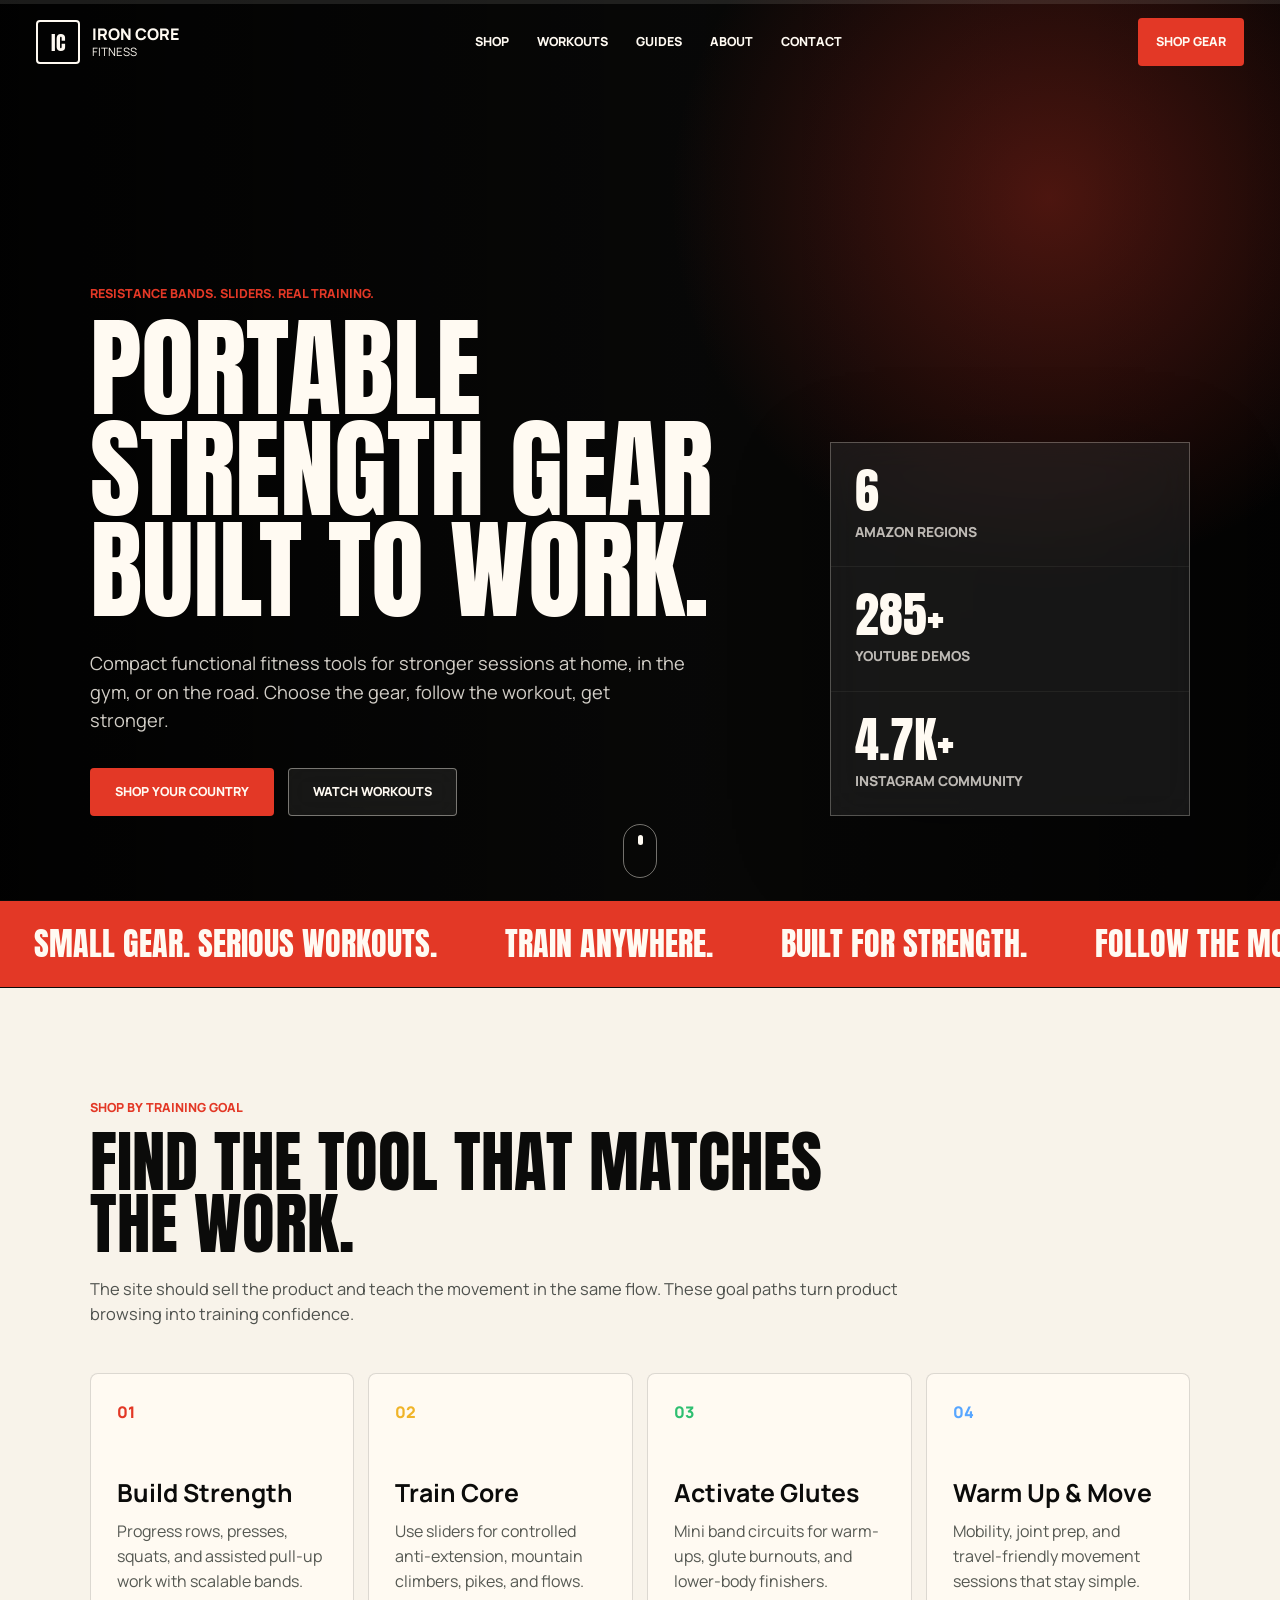
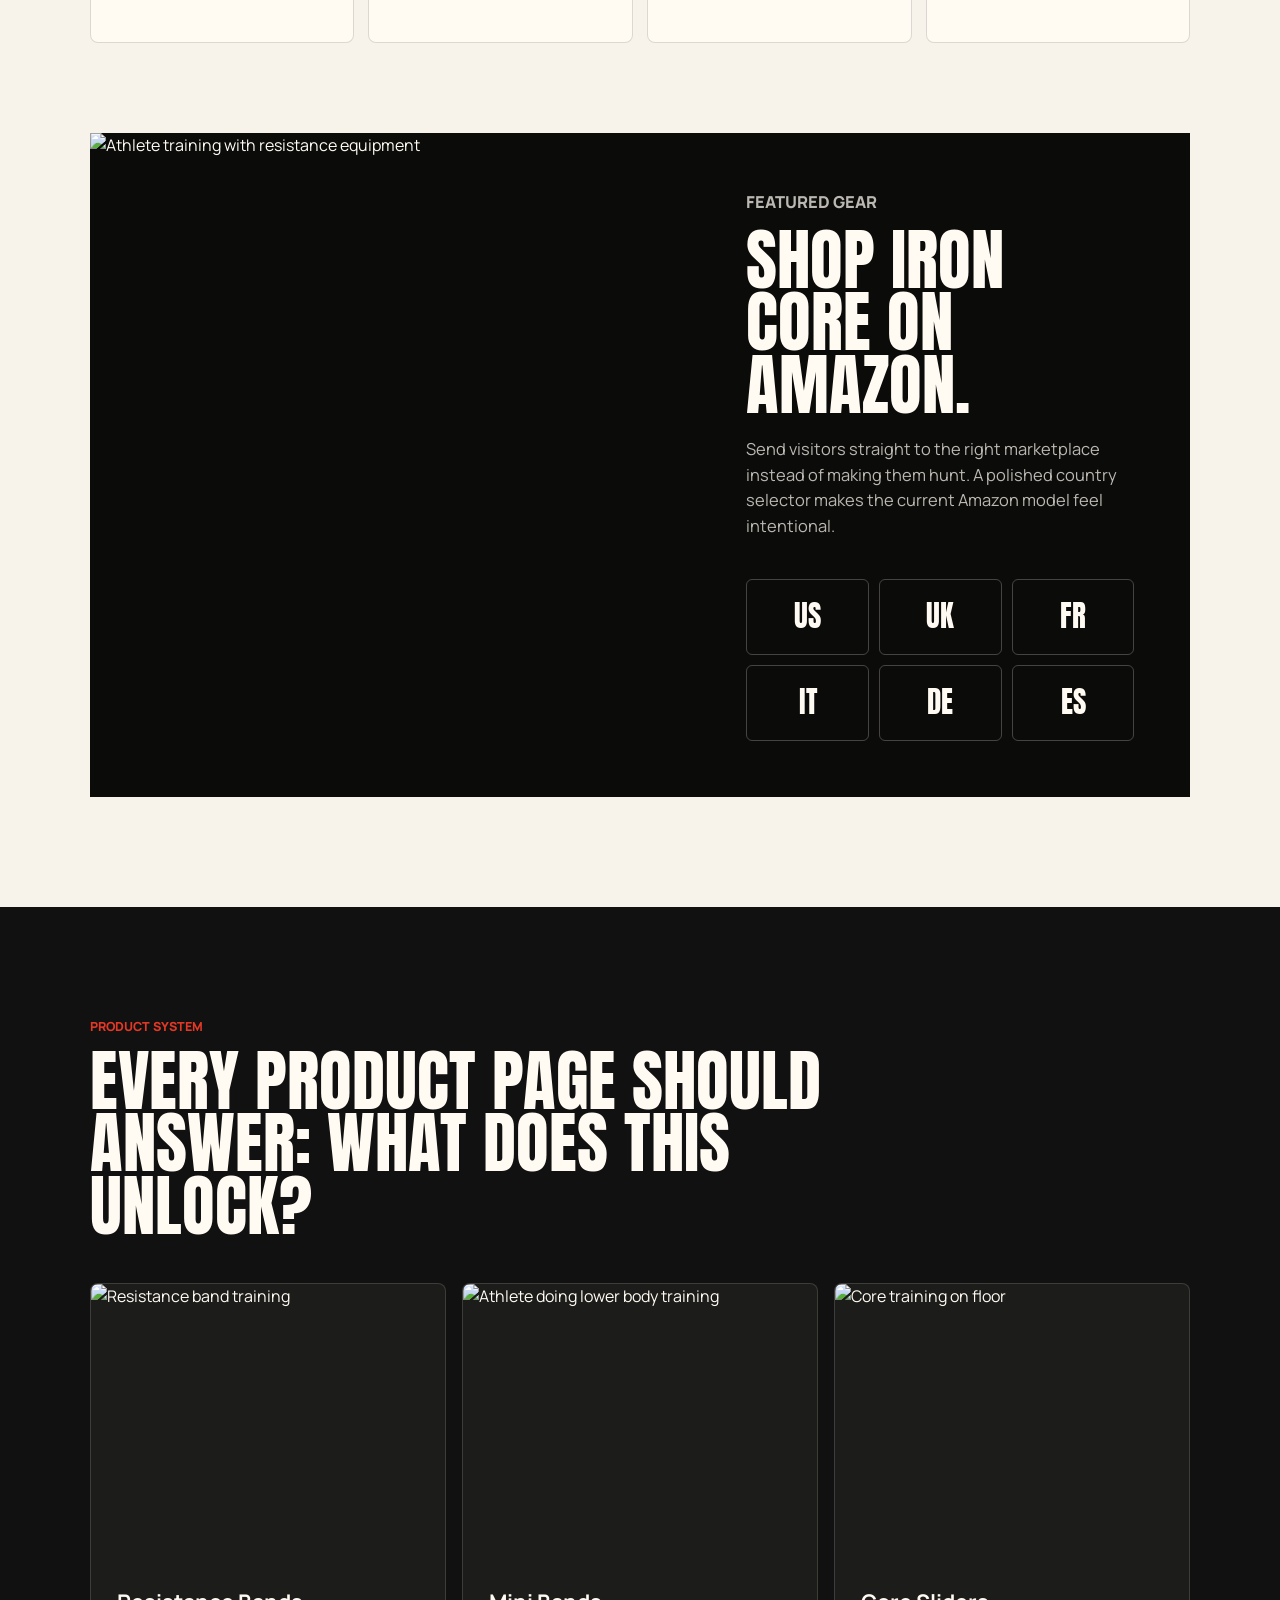
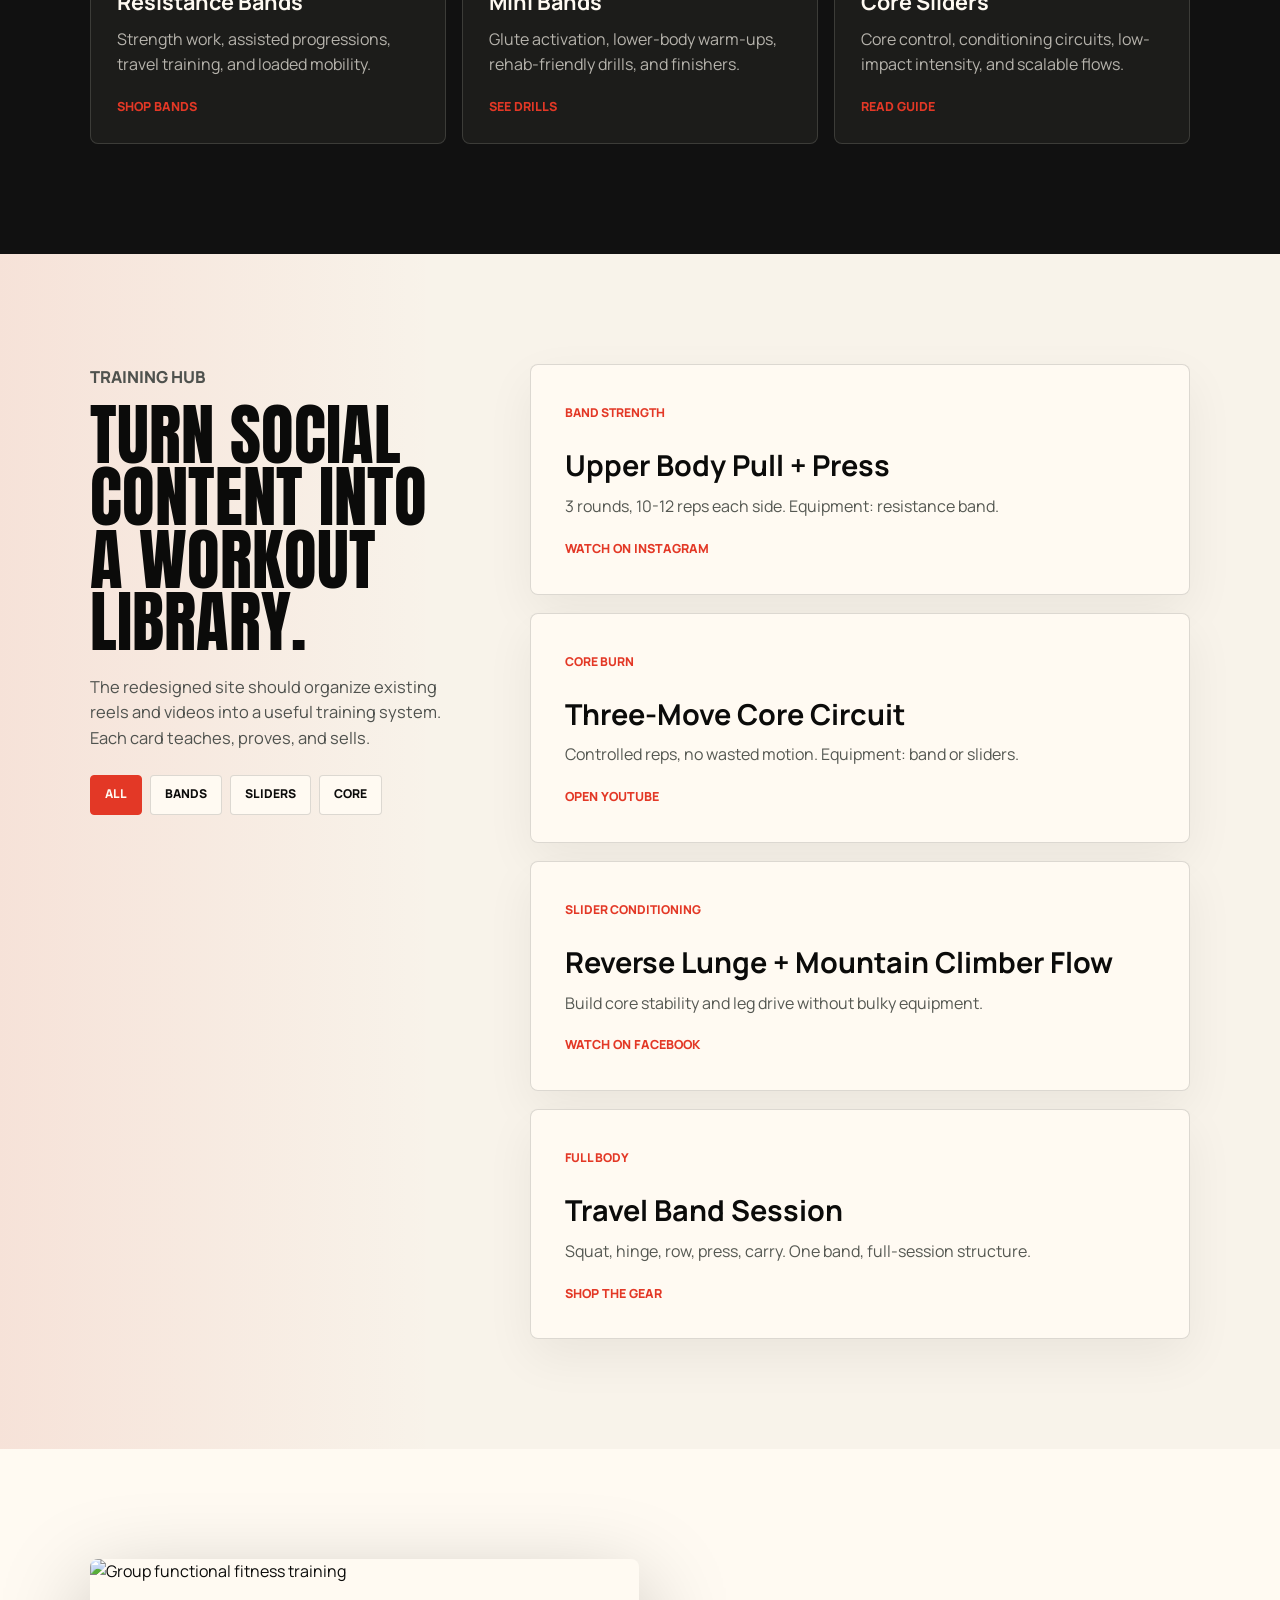
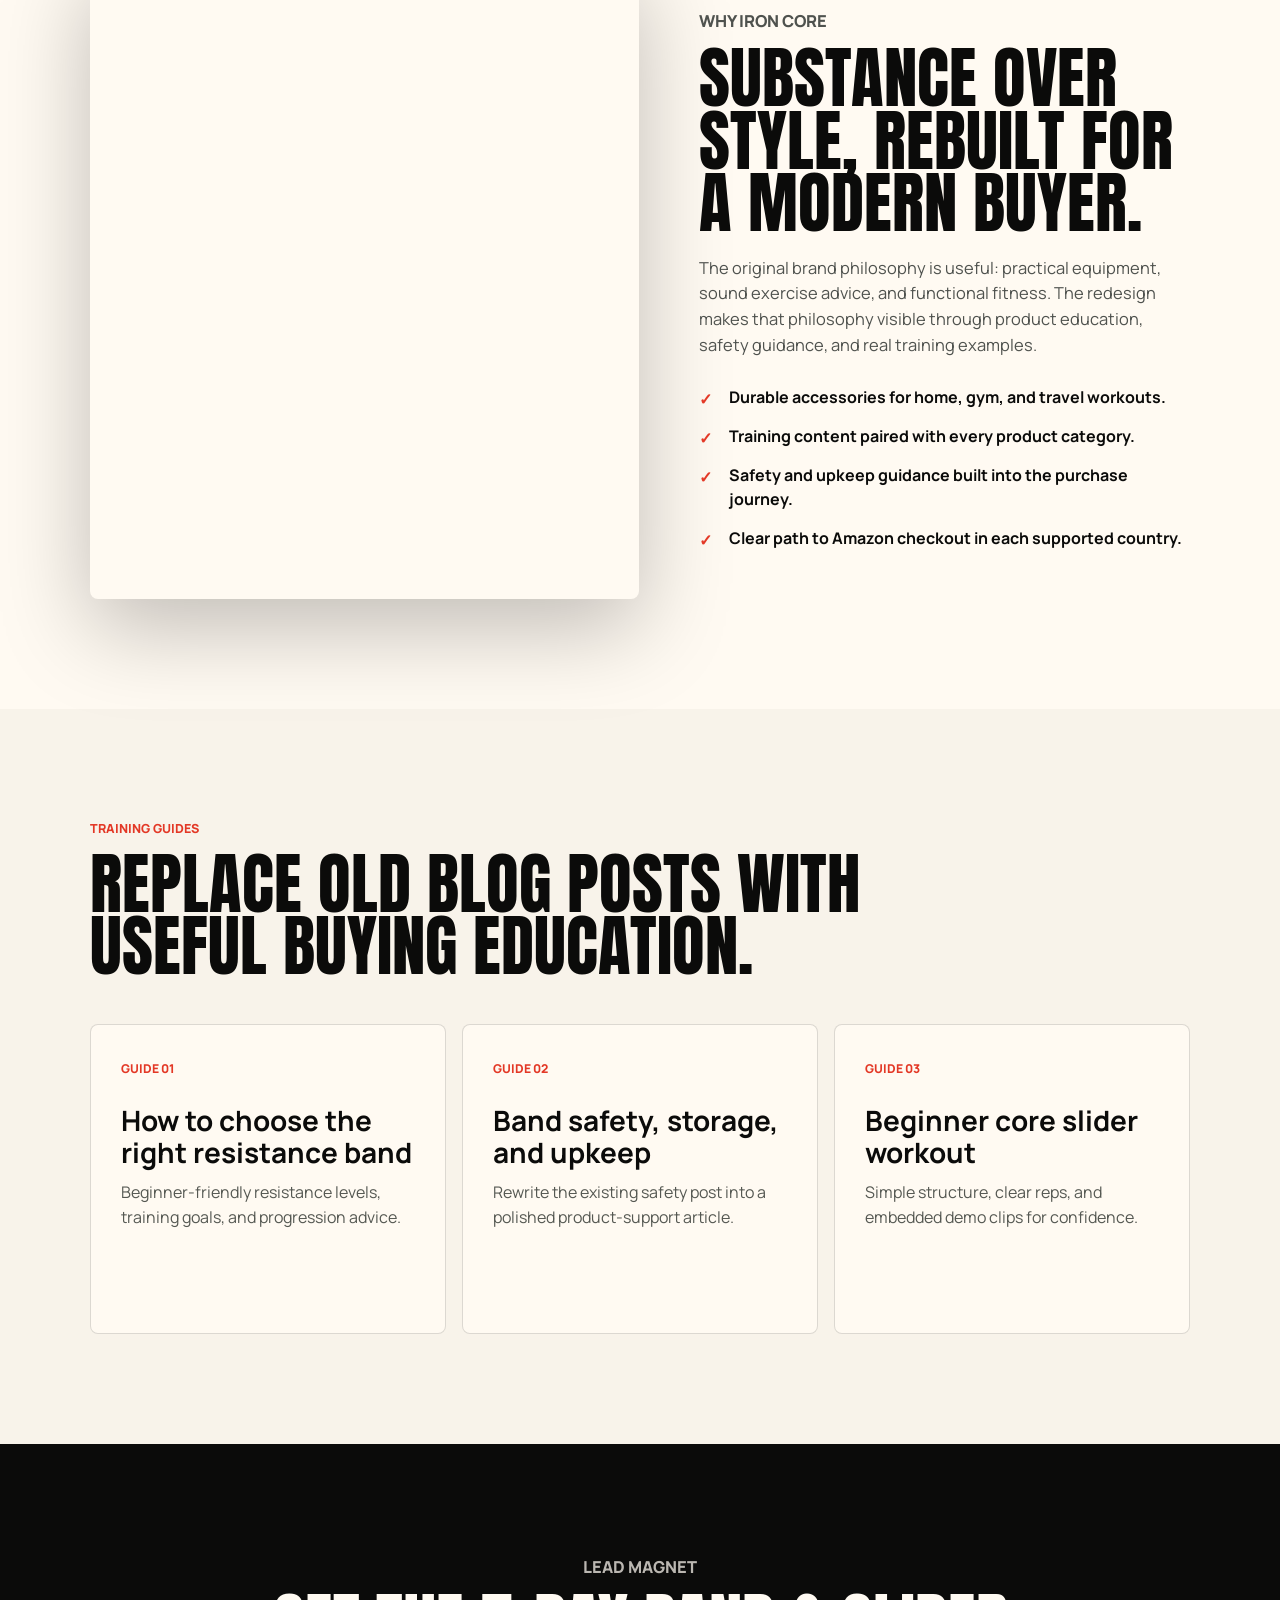
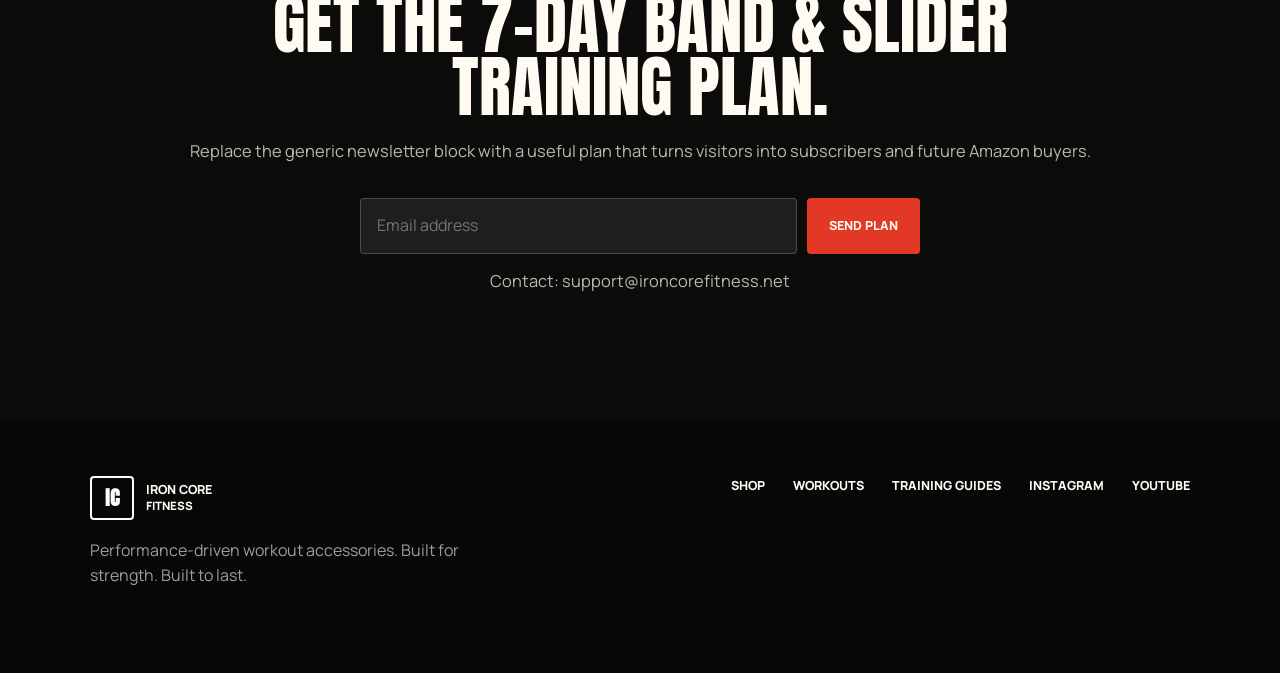
==== index.html @ 98942593 "Launch Iron Core Fitness redesign" ====
<!doctype html>
<html lang="en">
  <head>
    <meta charset="utf-8" />
    <meta name="viewport" content="width=device-width, initial-scale=1" />
    <title>Iron Core Fitness | Portable Strength Gear Built to Work</title>
    <meta
      name="description"
      content="Resistance bands, mini bands, core sliders, and compact functional fitness tools built for stronger workouts at home, in the gym, or on the road."
    />
    <meta property="og:title" content="Iron Core Fitness | Portable Strength Gear" />
    <meta
      property="og:description"
      content="Train anywhere with compact, durable resistance equipment and guided workouts that show exactly how to use it."
    />
    <meta property="og:type" content="website" />
    <meta property="og:url" content="https://ironcorefitness.net/" />
    <meta
      property="og:image"
      content="https://images.unsplash.com/photo-1518611012118-696072aa579a?auto=format&fit=crop&w=1600&q=80"
    />
    <link rel="preconnect" href="https://images.unsplash.com" />
    <link rel="preconnect" href="https://fonts.googleapis.com" />
    <link rel="preconnect" href="https://fonts.gstatic.com" crossorigin />
    <link
      href="https://fonts.googleapis.com/css2?family=Anton&family=Manrope:wght@400;600;700;800&display=swap"
      rel="stylesheet"
    />
    <link rel="stylesheet" href="styles.css" />
    <script>
      document.documentElement.classList.add("js");
    </script>
    <script type="application/ld+json">
      {
        "@context": "https://schema.org",
        "@type": "Organization",
        "name": "Iron Core Fitness",
        "url": "https://ironcorefitness.net/",
        "email": "support@ironcorefitness.net",
        "sameAs": [
          "https://www.instagram.com/ironcore_fitness/",
          "https://www.facebook.com/pg/ironcorefitness1/videos/",
          "https://www.youtube.com/channel/UCVgx6MbkSUGJi15mZmMPz9w/about"
        ],
        "description": "Iron Core Fitness sells functional fitness accessories including resistance bands, mini bands, and core sliders."
      }
    </script>
  </head>
  <body>
    <div class="progress-rail" aria-hidden="true"><span id="scrollProgress"></span></div>

    <header class="site-header" id="top">
      <a class="brand" href="#top" aria-label="Iron Core Fitness home">
        <span class="brand-mark">IC</span>
        <span>
          <strong>Iron Core</strong>
          <small>Fitness</small>
        </span>
      </a>
      <button class="menu-toggle" type="button" aria-label="Open navigation" aria-expanded="false">
        <span></span><span></span>
      </button>
      <nav class="main-nav" aria-label="Primary navigation">
        <a href="#shop">Shop</a>
        <a href="#workouts">Workouts</a>
        <a href="#guides">Guides</a>
        <a href="#about">About</a>
        <a href="#contact">Contact</a>
      </nav>
      <a class="header-cta" href="#shop">Shop Gear</a>
    </header>

    <main>
      <section class="hero section-pin" data-theme="dark">
        <div class="hero-media" aria-hidden="true">
          <img
            src="https://images.unsplash.com/photo-1518611012118-696072aa579a?auto=format&fit=crop&w=1800&q=82"
            alt=""
          />
        </div>
        <div class="hero-overlay"></div>
        <div class="hero-grid">
          <div class="hero-copy reveal">
            <p class="eyebrow">Resistance bands. Sliders. Real training.</p>
            <h1>Portable Strength Gear Built to Work.</h1>
            <p class="hero-text">
              Compact functional fitness tools for stronger sessions at home, in the gym, or on
              the road. Choose the gear, follow the workout, get stronger.
            </p>
            <div class="hero-actions">
              <a class="button button-primary" href="#shop">Shop Your Country</a>
              <a class="button button-ghost" href="#workouts">Watch Workouts</a>
            </div>
          </div>
          <div class="hero-panel reveal delay-1" aria-label="Iron Core highlights">
            <div>
              <span class="metric">6</span>
              <p>Amazon regions</p>
            </div>
            <div>
              <span class="metric">285+</span>
              <p>YouTube demos</p>
            </div>
            <div>
              <span class="metric">4.7K+</span>
              <p>Instagram community</p>
            </div>
          </div>
        </div>
        <a class="scroll-cue" href="#shop" aria-label="Scroll to shop section">
          <span></span>
        </a>
      </section>

      <section class="marquee-band" aria-label="Brand promise">
        <div class="marquee-track">
          <span>Small gear. Serious workouts.</span>
          <span>Train anywhere.</span>
          <span>Built for strength.</span>
          <span>Follow the movement.</span>
          <span>Small gear. Serious workouts.</span>
          <span>Train anywhere.</span>
        </div>
      </section>

      <section class="section goals" id="shop">
        <div class="section-head reveal">
          <p class="eyebrow">Shop by training goal</p>
          <h2>Find the tool that matches the work.</h2>
          <p>
            The site should sell the product and teach the movement in the same flow. These goal
            paths turn product browsing into training confidence.
          </p>
        </div>
        <div class="goal-grid">
          <article class="goal-card reveal" style="--accent: #e33826">
            <span>01</span>
            <h3>Build Strength</h3>
            <p>Progress rows, presses, squats, and assisted pull-up work with scalable bands.</p>
          </article>
          <article class="goal-card reveal delay-1" style="--accent: #f0b429">
            <span>02</span>
            <h3>Train Core</h3>
            <p>Use sliders for controlled anti-extension, mountain climbers, pikes, and flows.</p>
          </article>
          <article class="goal-card reveal delay-2" style="--accent: #2fbf71">
            <span>03</span>
            <h3>Activate Glutes</h3>
            <p>Mini band circuits for warm-ups, glute burnouts, and lower-body finishers.</p>
          </article>
          <article class="goal-card reveal delay-3" style="--accent: #58a6ff">
            <span>04</span>
            <h3>Warm Up & Move</h3>
            <p>Mobility, joint prep, and travel-friendly movement sessions that stay simple.</p>
          </article>
        </div>

        <div class="product-stage reveal">
          <div class="product-image">
            <img
              src="https://images.unsplash.com/photo-1599058917212-d750089bc07e?auto=format&fit=crop&w=1200&q=82"
              alt="Athlete training with resistance equipment"
            />
          </div>
          <div class="product-copy">
            <p class="eyebrow">Featured gear</p>
            <h2>Shop Iron Core on Amazon.</h2>
            <p>
              Send visitors straight to the right marketplace instead of making them hunt. A
              polished country selector makes the current Amazon model feel intentional.
            </p>
            <div class="region-grid" aria-label="Amazon country links">
              <a href="https://www.amazon.com/stores/node/20116088011?_encoding=UTF8&field-lbr_brands_browse-bin=Iron%20Core%20Fitness&ref_=bl_dp_s_web_20116088011" target="_blank" rel="noopener">US</a>
              <a href="https://www.amazon.co.uk/stores/node/10202450031?_encoding=UTF8&field-lbr_brands_browse-bin=Iron%20Core%20Fitness&ref_=bl_dp_s_web_10202450031" target="_blank" rel="noopener">UK</a>
              <a href="https://www.amazon.fr/stores/node/18509068031?_encoding=UTF8&field-lbr_brands_browse-bin=Iron%20Core%20Fitness&ref_=bl_dp_s_web_18509068031" target="_blank" rel="noopener">FR</a>
              <a href="https://www.amazon.it/stores/node/10907791031?_encoding=UTF8&field-lbr_brands_browse-bin=Iron%20Core%20Fitness&ref_=bl_dp_s_web_10907791031" target="_blank" rel="noopener">IT</a>
              <a href="https://www.amazon.de/stores/node/9694324031?_encoding=UTF8&field-lbr_brands_browse-bin=Iron%20Core%20Fitness&ref_=bl_dp_s_web_9694324031" target="_blank" rel="noopener">DE</a>
              <a href="https://www.amazon.es/stores/node/11325620031?_encoding=UTF8&field-lbr_brands_browse-bin=Iron%20Core%20Fitness&ref_=bl_dp_s_web_11325620031" target="_blank" rel="noopener">ES</a>
            </div>
          </div>
        </div>
      </section>

      <section class="section gear">
        <div class="section-head reveal">
          <p class="eyebrow">Product system</p>
          <h2>Every product page should answer: what does this unlock?</h2>
        </div>
        <div class="gear-grid">
          <article class="gear-card reveal">
            <img
              src="https://images.unsplash.com/photo-1600881333168-2ef49b341f30?auto=format&fit=crop&w=900&q=80"
              alt="Resistance band training"
            />
            <div>
              <h3>Resistance Bands</h3>
              <p>Strength work, assisted progressions, travel training, and loaded mobility.</p>
              <a href="#shop">Shop bands</a>
            </div>
          </article>
          <article class="gear-card reveal delay-1">
            <img
              src="https://images.unsplash.com/photo-1599901860904-17e6ed7083a0?auto=format&fit=crop&w=900&q=80"
              alt="Athlete doing lower body training"
            />
            <div>
              <h3>Mini Bands</h3>
              <p>Glute activation, lower-body warm-ups, rehab-friendly drills, and finishers.</p>
              <a href="#workouts">See drills</a>
            </div>
          </article>
          <article class="gear-card reveal delay-2">
            <img
              src="https://images.unsplash.com/photo-1594737625785-a6cbdabd333c?auto=format&fit=crop&w=900&q=80"
              alt="Core training on floor"
            />
            <div>
              <h3>Core Sliders</h3>
              <p>Core control, conditioning circuits, low-impact intensity, and scalable flows.</p>
              <a href="#guides">Read guide</a>
            </div>
          </article>
        </div>
      </section>

      <section class="section workouts" id="workouts">
        <div class="workout-layout">
          <div class="workout-sticky reveal">
            <p class="eyebrow">Training hub</p>
            <h2>Turn social content into a workout library.</h2>
            <p>
              The redesigned site should organize existing reels and videos into a useful training
              system. Each card teaches, proves, and sells.
            </p>
            <div class="filter-row" aria-label="Workout filters">
              <button class="filter active" type="button" data-filter="all">All</button>
              <button class="filter" type="button" data-filter="bands">Bands</button>
              <button class="filter" type="button" data-filter="sliders">Sliders</button>
              <button class="filter" type="button" data-filter="core">Core</button>
            </div>
          </div>
          <div class="workout-list">
            <article class="workout-card reveal" data-type="bands">
              <span>Band Strength</span>
              <h3>Upper Body Pull + Press</h3>
              <p>3 rounds, 10-12 reps each side. Equipment: resistance band.</p>
              <a href="https://www.instagram.com/ironcore_fitness/" target="_blank" rel="noopener">Watch on Instagram</a>
            </article>
            <article class="workout-card reveal" data-type="core">
              <span>Core Burn</span>
              <h3>Three-Move Core Circuit</h3>
              <p>Controlled reps, no wasted motion. Equipment: band or sliders.</p>
              <a href="https://www.youtube.com/channel/UCVgx6MbkSUGJi15mZmMPz9w/about" target="_blank" rel="noopener">Open YouTube</a>
            </article>
            <article class="workout-card reveal" data-type="sliders">
              <span>Slider Conditioning</span>
              <h3>Reverse Lunge + Mountain Climber Flow</h3>
              <p>Build core stability and leg drive without bulky equipment.</p>
              <a href="https://www.facebook.com/pg/ironcorefitness1/videos/" target="_blank" rel="noopener">Watch on Facebook</a>
            </article>
            <article class="workout-card reveal" data-type="bands">
              <span>Full Body</span>
              <h3>Travel Band Session</h3>
              <p>Squat, hinge, row, press, carry. One band, full-session structure.</p>
              <a href="#shop">Shop the gear</a>
            </article>
          </div>
        </div>
      </section>

      <section class="section proof" id="about">
        <div class="proof-media reveal">
          <img
            src="https://images.unsplash.com/photo-1517963879433-6ad2b056d712?auto=format&fit=crop&w=1300&q=82"
            alt="Group functional fitness training"
          />
        </div>
        <div class="proof-copy reveal delay-1">
          <p class="eyebrow">Why Iron Core</p>
          <h2>Substance over style, rebuilt for a modern buyer.</h2>
          <p>
            The original brand philosophy is useful: practical equipment, sound exercise advice,
            and functional fitness. The redesign makes that philosophy visible through product
            education, safety guidance, and real training examples.
          </p>
          <ul class="check-list">
            <li>Durable accessories for home, gym, and travel workouts.</li>
            <li>Training content paired with every product category.</li>
            <li>Safety and upkeep guidance built into the purchase journey.</li>
            <li>Clear path to Amazon checkout in each supported country.</li>
          </ul>
        </div>
      </section>

      <section class="section guides" id="guides">
        <div class="section-head reveal">
          <p class="eyebrow">Training guides</p>
          <h2>Replace old blog posts with useful buying education.</h2>
        </div>
        <div class="guide-grid">
          <a class="guide-card reveal" href="#contact">
            <span>Guide 01</span>
            <h3>How to choose the right resistance band</h3>
            <p>Beginner-friendly resistance levels, training goals, and progression advice.</p>
          </a>
          <a class="guide-card reveal delay-1" href="#contact">
            <span>Guide 02</span>
            <h3>Band safety, storage, and upkeep</h3>
            <p>Rewrite the existing safety post into a polished product-support article.</p>
          </a>
          <a class="guide-card reveal delay-2" href="#contact">
            <span>Guide 03</span>
            <h3>Beginner core slider workout</h3>
            <p>Simple structure, clear reps, and embedded demo clips for confidence.</p>
          </a>
        </div>
      </section>

      <section class="cta-section section" id="contact">
        <div class="cta-box reveal">
          <p class="eyebrow">Lead magnet</p>
          <h2>Get the 7-Day Band & Slider Training Plan.</h2>
          <p>
            Replace the generic newsletter block with a useful plan that turns visitors into
            subscribers and future Amazon buyers.
          </p>
          <form class="signup-form">
            <label class="sr-only" for="email">Email address</label>
            <input id="email" type="email" placeholder="Email address" required />
            <button type="submit">Send Plan</button>
          </form>
          <p class="form-note">Contact: support@ironcorefitness.net</p>
        </div>
      </section>
    </main>

    <footer class="site-footer">
      <div>
        <a class="brand footer-brand" href="#top">
          <span class="brand-mark">IC</span>
          <span>
            <strong>Iron Core</strong>
            <small>Fitness</small>
          </span>
        </a>
        <p>Performance-driven workout accessories. Built for strength. Built to last.</p>
      </div>
      <nav aria-label="Footer links">
        <a href="#shop">Shop</a>
        <a href="#workouts">Workouts</a>
        <a href="#guides">Training Guides</a>
        <a href="https://www.instagram.com/ironcore_fitness/" target="_blank" rel="noopener">Instagram</a>
        <a href="https://www.youtube.com/channel/UCVgx6MbkSUGJi15mZmMPz9w/about" target="_blank" rel="noopener">YouTube</a>
      </nav>
    </footer>

    <nav class="mobile-shop" aria-label="Mobile quick action">
      <a href="#shop">Shop Gear</a>
      <a href="#workouts">Watch Workouts</a>
    </nav>

    <script src="script.js"></script>
  </body>
</html>
---- styles.css ----
:root {
  --ink: #0b0b0a;
  --charcoal: #151515;
  --steel: #6f7672;
  --ash: #e7e1d8;
  --paper: #f8f3ea;
  --white: #fffaf2;
  --red: #e33826;
  --red-dark: #a61f14;
  --gold: #d8a436;
  --green: #2fbf71;
  --line: rgba(11, 11, 10, 0.14);
  --shadow: 0 28px 90px rgba(0, 0, 0, 0.25);
}

* {
  box-sizing: border-box;
}

html {
  scroll-behavior: smooth;
}

body {
  margin: 0;
  background: var(--paper);
  color: var(--ink);
  font-family: "Manrope", sans-serif;
  line-height: 1.55;
}

body.menu-open {
  overflow: hidden;
}

img {
  display: block;
  max-width: 100%;
}

a {
  color: inherit;
  text-decoration: none;
}

button,
input {
  font: inherit;
}

.progress-rail {
  position: fixed;
  top: 0;
  left: 0;
  z-index: 80;
  width: 100%;
  height: 4px;
  background: rgba(255, 250, 242, 0.1);
}

.progress-rail span {
  display: block;
  width: 0%;
  height: 100%;
  background: var(--red);
}

.site-header {
  position: fixed;
  inset: 0 0 auto 0;
  z-index: 70;
  display: grid;
  grid-template-columns: auto 1fr auto;
  align-items: center;
  gap: 28px;
  padding: 18px 36px;
  color: var(--white);
  transition: background 220ms ease, color 220ms ease, box-shadow 220ms ease;
}

.site-header.is-scrolled {
  background: rgba(248, 243, 234, 0.92);
  color: var(--ink);
  box-shadow: 0 12px 40px rgba(0, 0, 0, 0.08);
  backdrop-filter: blur(18px);
}

.brand {
  display: inline-flex;
  align-items: center;
  gap: 12px;
  min-width: max-content;
}

.brand-mark {
  display: grid;
  width: 44px;
  height: 44px;
  place-items: center;
  border: 2px solid currentColor;
  border-radius: 4px;
  font-family: "Anton", sans-serif;
  font-size: 1.25rem;
}

.brand strong,
.brand small {
  display: block;
  line-height: 1;
}

.brand strong {
  font-weight: 800;
  text-transform: uppercase;
}

.brand small {
  margin-top: 4px;
  color: currentColor;
  font-size: 0.72rem;
  text-transform: uppercase;
}

.main-nav {
  display: flex;
  justify-content: center;
  gap: 28px;
  font-size: 0.78rem;
  font-weight: 800;
  text-transform: uppercase;
}

.main-nav a {
  position: relative;
}

.main-nav a::after {
  position: absolute;
  right: 0;
  bottom: -7px;
  left: 0;
  height: 2px;
  background: var(--red);
  content: "";
  transform: scaleX(0);
  transform-origin: left;
  transition: transform 180ms ease;
}

.main-nav a:hover::after {
  transform: scaleX(1);
}

.header-cta,
.button,
.signup-form button,
.mobile-shop a {
  display: inline-flex;
  align-items: center;
  justify-content: center;
  min-height: 48px;
  border-radius: 4px;
  font-size: 0.78rem;
  font-weight: 900;
  text-transform: uppercase;
}

.header-cta {
  padding: 0 18px;
  background: var(--red);
  color: var(--white);
}

.menu-toggle {
  display: none;
}

.hero {
  position: relative;
  min-height: 100svh;
  overflow: hidden;
  background: var(--ink);
  color: var(--white);
}

.hero-media,
.hero-overlay {
  position: absolute;
  inset: 0;
}

.hero-media img {
  width: 100%;
  height: 100%;
  object-fit: cover;
  filter: saturate(0.82) contrast(1.06);
  transform: scale(1.06);
}

.hero-overlay {
  background:
    radial-gradient(circle at 82% 22%, rgba(227, 56, 38, 0.32), transparent 30%),
    linear-gradient(90deg, rgba(0, 0, 0, 0.88), rgba(0, 0, 0, 0.34) 54%, rgba(0, 0, 0, 0.7));
}

.hero-grid {
  position: relative;
  z-index: 2;
  display: grid;
  min-height: 100svh;
  grid-template-columns: minmax(0, 1fr) 360px;
  align-items: end;
  gap: 48px;
  padding: 150px 7vw 84px;
}

.hero-copy {
  max-width: 860px;
}

.eyebrow {
  margin: 0 0 14px;
  color: var(--red);
  font-size: 0.78rem;
  font-weight: 900;
  text-transform: uppercase;
}

h1,
h2,
h3,
p {
  margin-top: 0;
}

h1,
h2 {
  font-family: "Anton", sans-serif;
  font-weight: 400;
  line-height: 0.93;
  text-transform: uppercase;
}

h1 {
  max-width: 780px;
  margin-bottom: 28px;
  font-size: 6.8rem;
}

h2 {
  margin-bottom: 20px;
  font-size: 4.2rem;
}

h3 {
  margin-bottom: 12px;
  font-size: 1.35rem;
  line-height: 1.14;
}

.hero-text {
  max-width: 600px;
  color: rgba(255, 250, 242, 0.82);
  font-size: 1.14rem;
}

.hero-actions {
  display: flex;
  flex-wrap: wrap;
  gap: 14px;
  margin-top: 34px;
}

.button {
  padding: 0 24px;
  border: 1px solid transparent;
}

.button-primary {
  background: var(--red);
  color: var(--white);
}

.button-ghost {
  border-color: rgba(255, 250, 242, 0.42);
  background: rgba(255, 250, 242, 0.08);
  color: var(--white);
  backdrop-filter: blur(12px);
}

.hero-panel {
  display: grid;
  gap: 1px;
  align-self: end;
  border: 1px solid rgba(255, 250, 242, 0.22);
  background: rgba(255, 250, 242, 0.12);
  box-shadow: var(--shadow);
  backdrop-filter: blur(18px);
}

.hero-panel div {
  padding: 24px;
  background: rgba(0, 0, 0, 0.35);
}

.metric {
  display: block;
  margin-bottom: 6px;
  color: var(--white);
  font-family: "Anton", sans-serif;
  font-size: 3rem;
  line-height: 1;
}

.hero-panel p {
  margin: 0;
  color: rgba(255, 250, 242, 0.72);
  font-size: 0.86rem;
  font-weight: 800;
  text-transform: uppercase;
}

.scroll-cue {
  position: absolute;
  bottom: 22px;
  left: 50%;
  z-index: 3;
  display: grid;
  width: 34px;
  height: 54px;
  place-items: start center;
  border: 1px solid rgba(255, 250, 242, 0.44);
  border-radius: 18px;
  transform: translateX(-50%);
}

.scroll-cue span {
  width: 5px;
  height: 10px;
  margin-top: 10px;
  border-radius: 8px;
  background: var(--white);
  animation: scrollCue 1.6s ease-in-out infinite;
}

.marquee-band {
  overflow: hidden;
  border-block: 1px solid var(--ink);
  background: var(--red);
  color: var(--white);
}

.marquee-track {
  display: flex;
  width: max-content;
  animation: marquee 22s linear infinite;
}

.marquee-track span {
  padding: 18px 34px;
  font-family: "Anton", sans-serif;
  font-size: 2rem;
  text-transform: uppercase;
}

.section {
  padding: 110px 7vw;
}

.section-head {
  max-width: 820px;
  margin-bottom: 46px;
}

.section-head p:not(.eyebrow),
.product-copy p,
.workout-sticky p,
.proof-copy p,
.cta-box p {
  color: #4f524e;
  font-size: 1.03rem;
}

.goal-grid {
  display: grid;
  grid-template-columns: repeat(4, minmax(0, 1fr));
  gap: 14px;
}

.goal-card {
  min-height: 270px;
  padding: 26px;
  border: 1px solid var(--line);
  border-radius: 8px;
  background: var(--white);
  transition: transform 220ms ease, box-shadow 220ms ease, border-color 220ms ease;
}

.goal-card:hover {
  border-color: color-mix(in srgb, var(--accent) 62%, var(--ink));
  box-shadow: 0 22px 60px rgba(0, 0, 0, 0.12);
  transform: translateY(-8px);
}

.goal-card span {
  display: inline-flex;
  margin-bottom: 54px;
  color: var(--accent);
  font-weight: 900;
}

.goal-card h3 {
  font-size: 1.55rem;
}

.goal-card p {
  margin: 0;
  color: #555852;
}

.product-stage {
  display: grid;
  grid-template-columns: minmax(0, 1.05fr) minmax(360px, 0.95fr);
  gap: 48px;
  align-items: stretch;
  margin-top: 90px;
  background: var(--ink);
  color: var(--white);
}

.product-image {
  min-height: 520px;
  overflow: hidden;
}

.product-image img {
  width: 100%;
  height: 100%;
  object-fit: cover;
  filter: saturate(0.9);
}

.product-copy {
  display: flex;
  flex-direction: column;
  justify-content: center;
  padding: 56px;
}

.product-copy p {
  color: rgba(255, 250, 242, 0.72);
}

.region-grid {
  display: grid;
  grid-template-columns: repeat(3, 1fr);
  gap: 10px;
  margin-top: 24px;
}

.region-grid a {
  display: grid;
  min-height: 76px;
  place-items: center;
  border: 1px solid rgba(255, 250, 242, 0.24);
  border-radius: 6px;
  font-family: "Anton", sans-serif;
  font-size: 1.8rem;
  transition: background 180ms ease, transform 180ms ease;
}

.region-grid a:hover {
  background: var(--red);
  transform: translateY(-3px);
}

.gear {
  background: #111;
  color: var(--white);
}

.gear .section-head p:not(.eyebrow) {
  color: rgba(255, 250, 242, 0.72);
}

.gear-grid {
  display: grid;
  grid-template-columns: repeat(3, minmax(0, 1fr));
  gap: 16px;
}

.gear-card {
  overflow: hidden;
  border: 1px solid rgba(255, 250, 242, 0.14);
  border-radius: 8px;
  background: #1c1c1a;
}

.gear-card img {
  width: 100%;
  height: 280px;
  object-fit: cover;
  transition: transform 450ms ease;
}

.gear-card:hover img {
  transform: scale(1.06);
}

.gear-card div {
  padding: 26px;
}

.gear-card p {
  color: rgba(255, 250, 242, 0.68);
}

.gear-card a,
.workout-card a {
  color: var(--red);
  font-size: 0.78rem;
  font-weight: 900;
  text-transform: uppercase;
}

.workouts {
  background:
    linear-gradient(90deg, rgba(227, 56, 38, 0.09), transparent 34%),
    var(--paper);
}

.workout-layout {
  display: grid;
  grid-template-columns: 380px minmax(0, 1fr);
  gap: 60px;
}

.workout-sticky {
  position: sticky;
  top: 116px;
  align-self: start;
}

.filter-row {
  display: flex;
  flex-wrap: wrap;
  gap: 8px;
  margin-top: 24px;
}

.filter {
  min-height: 40px;
  padding: 0 14px;
  border: 1px solid var(--line);
  border-radius: 4px;
  background: var(--white);
  color: var(--ink);
  cursor: pointer;
  font-size: 0.76rem;
  font-weight: 900;
  text-transform: uppercase;
}

.filter.active {
  border-color: var(--red);
  background: var(--red);
  color: var(--white);
}

.workout-list {
  display: grid;
  gap: 18px;
}

.workout-card {
  min-height: 230px;
  padding: 34px;
  border: 1px solid var(--line);
  border-radius: 8px;
  background: var(--white);
  box-shadow: 0 18px 50px rgba(0, 0, 0, 0.06);
  transition: opacity 180ms ease, transform 180ms ease;
}

.workout-card.is-hidden {
  display: none;
}

.workout-card span,
.guide-card span {
  display: inline-block;
  margin-bottom: 26px;
  color: var(--red);
  font-size: 0.76rem;
  font-weight: 900;
  text-transform: uppercase;
}

.workout-card h3 {
  font-size: 1.8rem;
}

.workout-card p {
  max-width: 620px;
  color: #555852;
}

.proof {
  display: grid;
  grid-template-columns: minmax(0, 0.95fr) minmax(360px, 0.85fr);
  gap: 60px;
  align-items: center;
  background: var(--white);
}

.proof-media {
  overflow: hidden;
  border-radius: 8px;
  box-shadow: var(--shadow);
}

.proof-media img {
  width: 100%;
  height: 640px;
  object-fit: cover;
}

.check-list {
  display: grid;
  gap: 14px;
  margin: 28px 0 0;
  padding: 0;
  list-style: none;
}

.check-list li {
  position: relative;
  padding-left: 30px;
  font-weight: 700;
}

.check-list li::before {
  position: absolute;
  top: 2px;
  left: 0;
  color: var(--red);
  content: "✓";
  font-weight: 900;
}

.guide-grid {
  display: grid;
  grid-template-columns: repeat(3, minmax(0, 1fr));
  gap: 16px;
}

.guide-card {
  min-height: 310px;
  padding: 30px;
  border: 1px solid var(--line);
  border-radius: 8px;
  background: var(--white);
  transition: transform 220ms ease, box-shadow 220ms ease;
}

.guide-card:hover {
  box-shadow: 0 24px 70px rgba(0, 0, 0, 0.12);
  transform: translateY(-8px);
}

.guide-card h3 {
  font-size: 1.75rem;
}

.guide-card p {
  color: #555852;
}

.cta-section {
  background: var(--ink);
  color: var(--white);
}

.cta-box {
  max-width: 920px;
  margin: 0 auto;
  text-align: center;
}

.cta-box p {
  color: rgba(255, 250, 242, 0.72);
}

.signup-form {
  display: grid;
  max-width: 560px;
  grid-template-columns: 1fr auto;
  gap: 10px;
  margin: 34px auto 14px;
}

.signup-form input {
  min-height: 56px;
  border: 1px solid rgba(255, 250, 242, 0.2);
  border-radius: 4px;
  background: rgba(255, 250, 242, 0.08);
  color: var(--white);
  padding: 0 16px;
}

.signup-form button {
  border: 0;
  background: var(--red);
  color: var(--white);
  padding: 0 22px;
  cursor: pointer;
}

.form-note {
  font-size: 0.86rem;
}

.site-footer {
  display: grid;
  grid-template-columns: minmax(0, 1fr) auto;
  gap: 48px;
  padding: 56px 7vw 86px;
  background: #070707;
  color: var(--white);
}

.site-footer p {
  max-width: 380px;
  margin: 18px 0 0;
  color: rgba(255, 250, 242, 0.62);
}

.site-footer nav {
  display: flex;
  flex-wrap: wrap;
  justify-content: flex-end;
  gap: 18px 28px;
  max-width: 520px;
}

.site-footer a {
  font-size: 0.78rem;
  font-weight: 900;
  text-transform: uppercase;
}

.mobile-shop {
  display: none;
}

.sr-only {
  position: absolute;
  width: 1px;
  height: 1px;
  overflow: hidden;
  clip: rect(0, 0, 0, 0);
  white-space: nowrap;
}

.js .reveal {
  opacity: 0;
  transform: translateY(34px);
  transition: opacity 720ms ease, transform 720ms cubic-bezier(0.22, 1, 0.36, 1);
}

.js .reveal.is-visible {
  opacity: 1;
  transform: translateY(0);
}

.delay-1 {
  transition-delay: 110ms;
}

.delay-2 {
  transition-delay: 210ms;
}

.delay-3 {
  transition-delay: 310ms;
}

@keyframes marquee {
  to {
    transform: translateX(-50%);
  }
}

@keyframes scrollCue {
  0%,
  100% {
    transform: translateY(0);
    opacity: 0.45;
  }

  50% {
    transform: translateY(16px);
    opacity: 1;
  }
}

@media (prefers-reduced-motion: reduce) {
  *,
  *::before,
  *::after {
    scroll-behavior: auto !important;
    animation-duration: 0.001ms !important;
    animation-iteration-count: 1 !important;
    transition-duration: 0.001ms !important;
  }

  .js .reveal {
    opacity: 1;
    transform: none;
  }
}

@media (max-width: 1050px) {
  h1 {
    font-size: 5rem;
  }

  h2 {
    font-size: 3.3rem;
  }

  .hero-grid,
  .product-stage,
  .proof,
  .workout-layout {
    grid-template-columns: 1fr;
  }

  .hero-grid {
    align-items: end;
  }

  .hero-panel {
    grid-template-columns: repeat(3, 1fr);
  }

  .goal-grid,
  .gear-grid,
  .guide-grid {
    grid-template-columns: repeat(2, minmax(0, 1fr));
  }

  .workout-sticky {
    position: static;
  }
}

@media (max-width: 780px) {
  .site-header {
    grid-template-columns: auto auto;
    padding: 14px 18px;
  }

  .menu-toggle {
    display: grid;
    width: 44px;
    height: 44px;
    place-items: center;
    border: 1px solid currentColor;
    border-radius: 4px;
    background: transparent;
    color: currentColor;
  }

  .menu-toggle span {
    width: 20px;
    height: 2px;
    background: currentColor;
    transition: transform 180ms ease;
  }

  .menu-toggle span + span {
    margin-top: -14px;
  }

  .menu-open .menu-toggle span:first-child {
    transform: translateY(5px) rotate(45deg);
  }

  .menu-open .menu-toggle span:last-child {
    transform: translateY(-5px) rotate(-45deg);
  }

  .main-nav {
    position: fixed;
    inset: 72px 12px auto 12px;
    display: none;
    flex-direction: column;
    align-items: stretch;
    gap: 0;
    border-radius: 8px;
    background: var(--ink);
    color: var(--white);
    padding: 14px;
    box-shadow: var(--shadow);
  }

  .menu-open .main-nav {
    display: flex;
  }

  .main-nav a {
    padding: 16px;
    border-bottom: 1px solid rgba(255, 250, 242, 0.14);
  }

  .main-nav a:last-child {
    border-bottom: 0;
  }

  .header-cta {
    display: none;
  }

  .hero-grid {
    padding: 126px 22px 78px;
  }

  h1 {
    font-size: 3.7rem;
  }

  h2 {
    font-size: 2.55rem;
  }

  .hero-panel {
    grid-template-columns: 1fr;
  }

  .section {
    padding: 78px 22px;
  }

  .goal-grid,
  .gear-grid,
  .guide-grid {
    grid-template-columns: 1fr;
  }

  .product-copy {
    padding: 32px;
  }

  .product-image,
  .proof-media img {
    min-height: 0;
    height: 380px;
  }

  .region-grid {
    grid-template-columns: repeat(2, 1fr);
  }

  .signup-form {
    grid-template-columns: 1fr;
  }

  .site-footer {
    grid-template-columns: 1fr;
    padding-bottom: 104px;
  }

  .site-footer nav {
    justify-content: flex-start;
  }

  .mobile-shop {
    position: fixed;
    right: 10px;
    bottom: 10px;
    left: 10px;
    z-index: 75;
    display: grid;
    grid-template-columns: 1fr 1fr;
    gap: 8px;
    padding: 8px;
    border: 1px solid rgba(255, 250, 242, 0.18);
    border-radius: 8px;
    background: rgba(11, 11, 10, 0.9);
    backdrop-filter: blur(16px);
  }

  .mobile-shop a {
    min-height: 46px;
    background: var(--red);
    color: var(--white);
  }

  .mobile-shop a + a {
    background: var(--white);
    color: var(--ink);
  }
}

@media (max-width: 430px) {
  h1 {
    font-size: 3.15rem;
  }

  h2 {
    font-size: 2.2rem;
  }

  .hero-actions {
    flex-direction: column;
  }

  .button {
    width: 100%;
  }

  .marquee-track span {
    font-size: 1.45rem;
  }
}
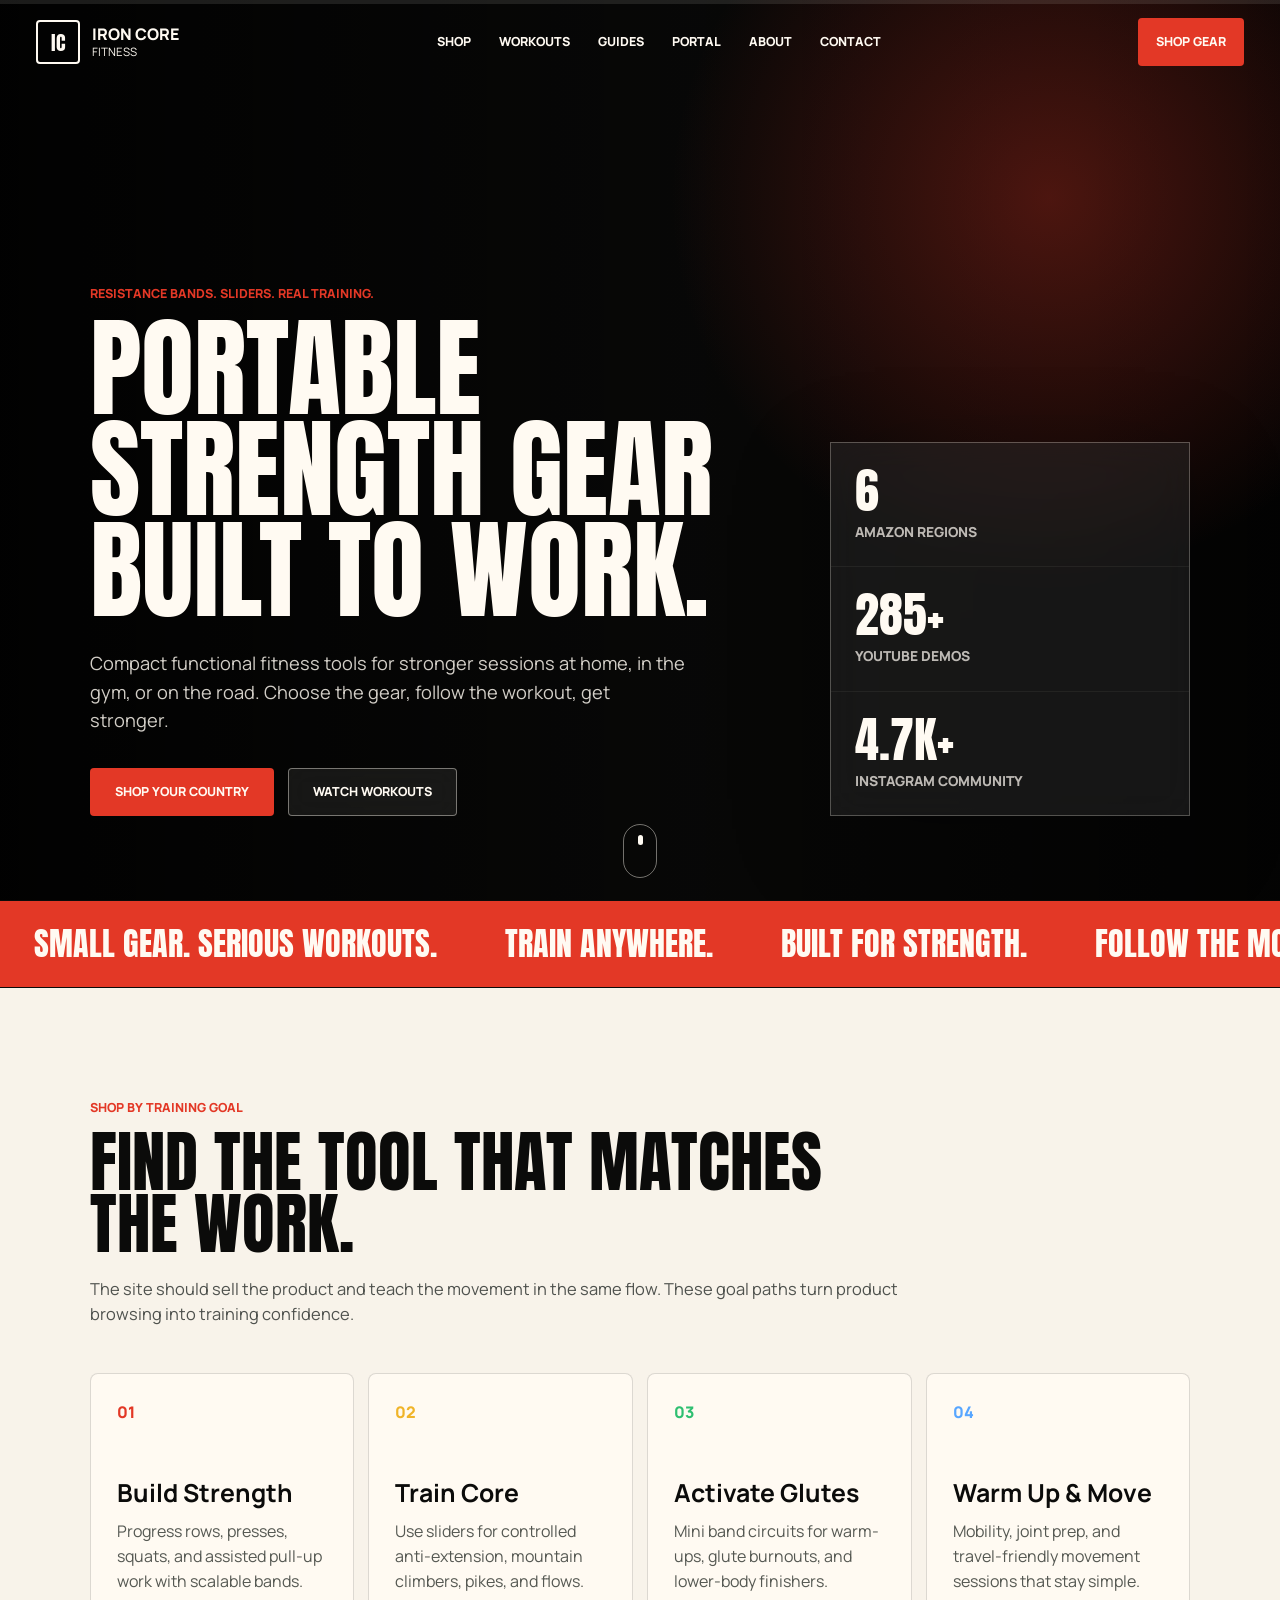
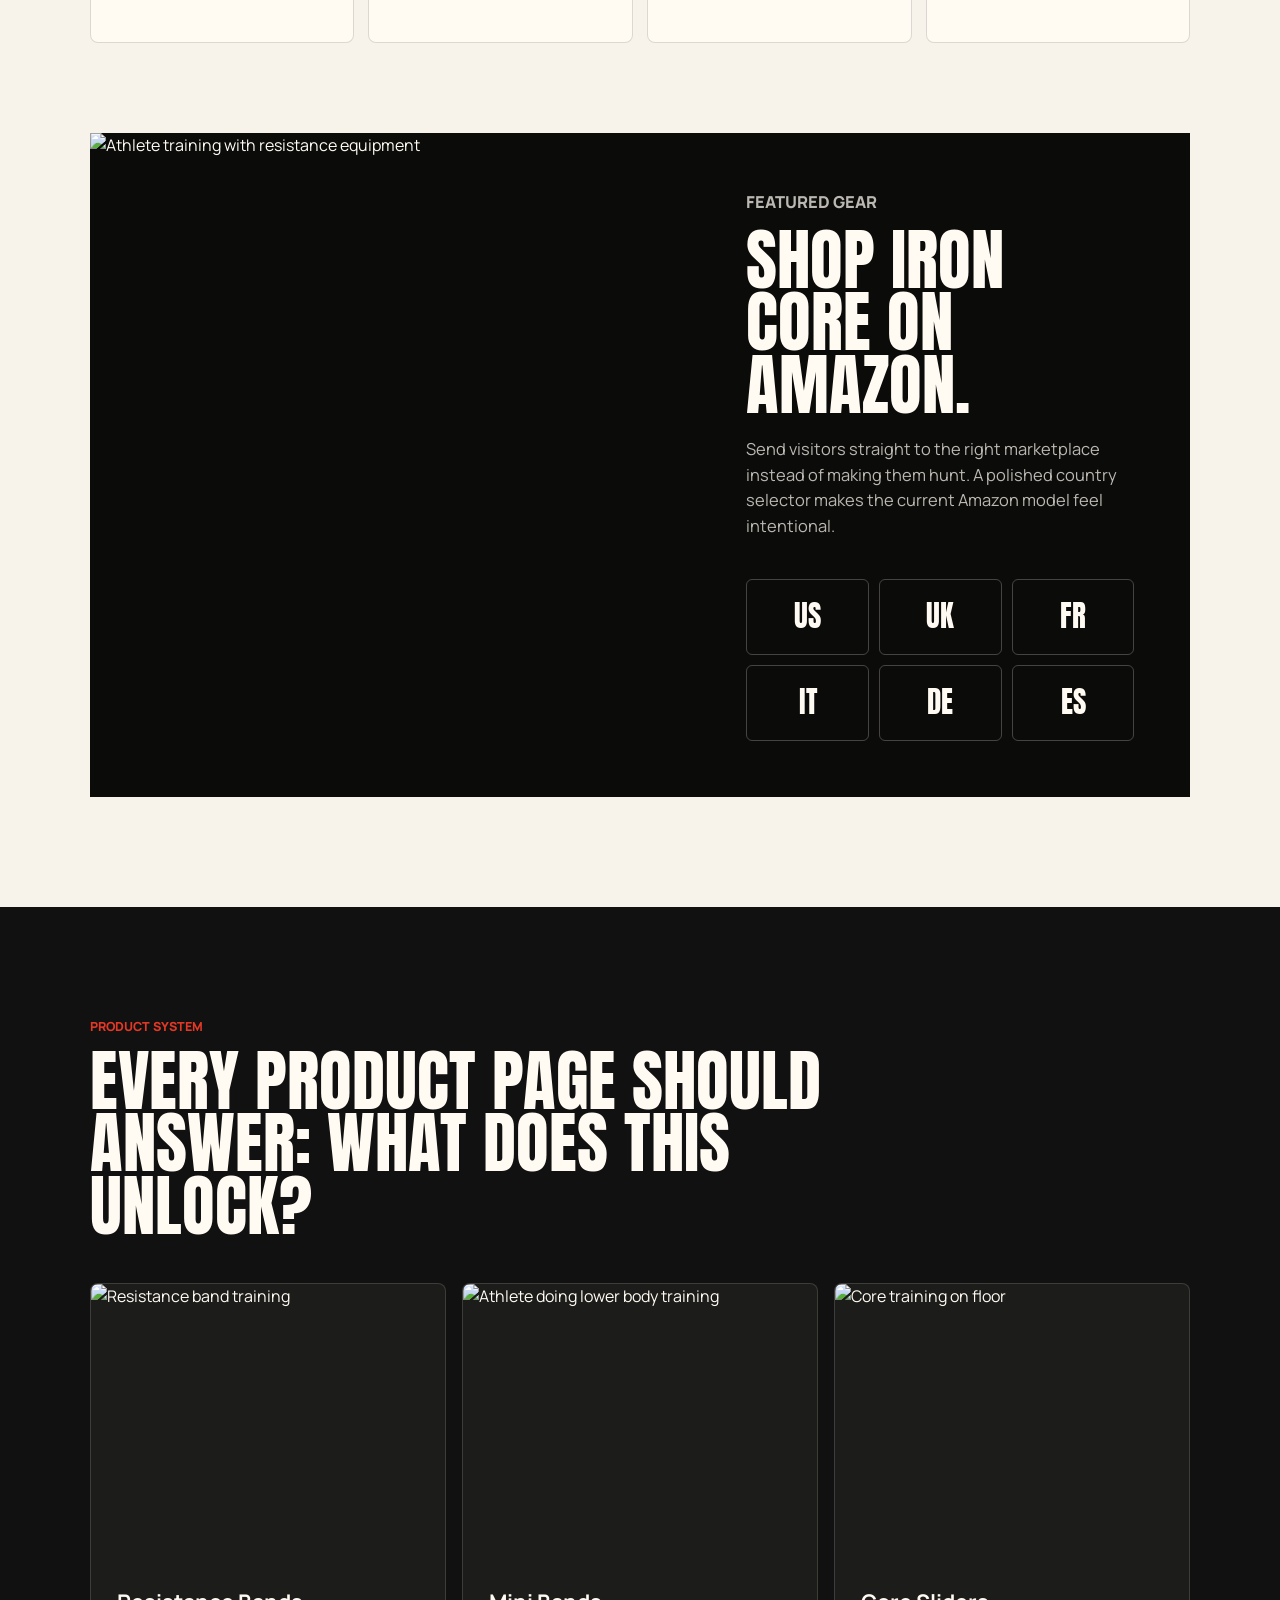
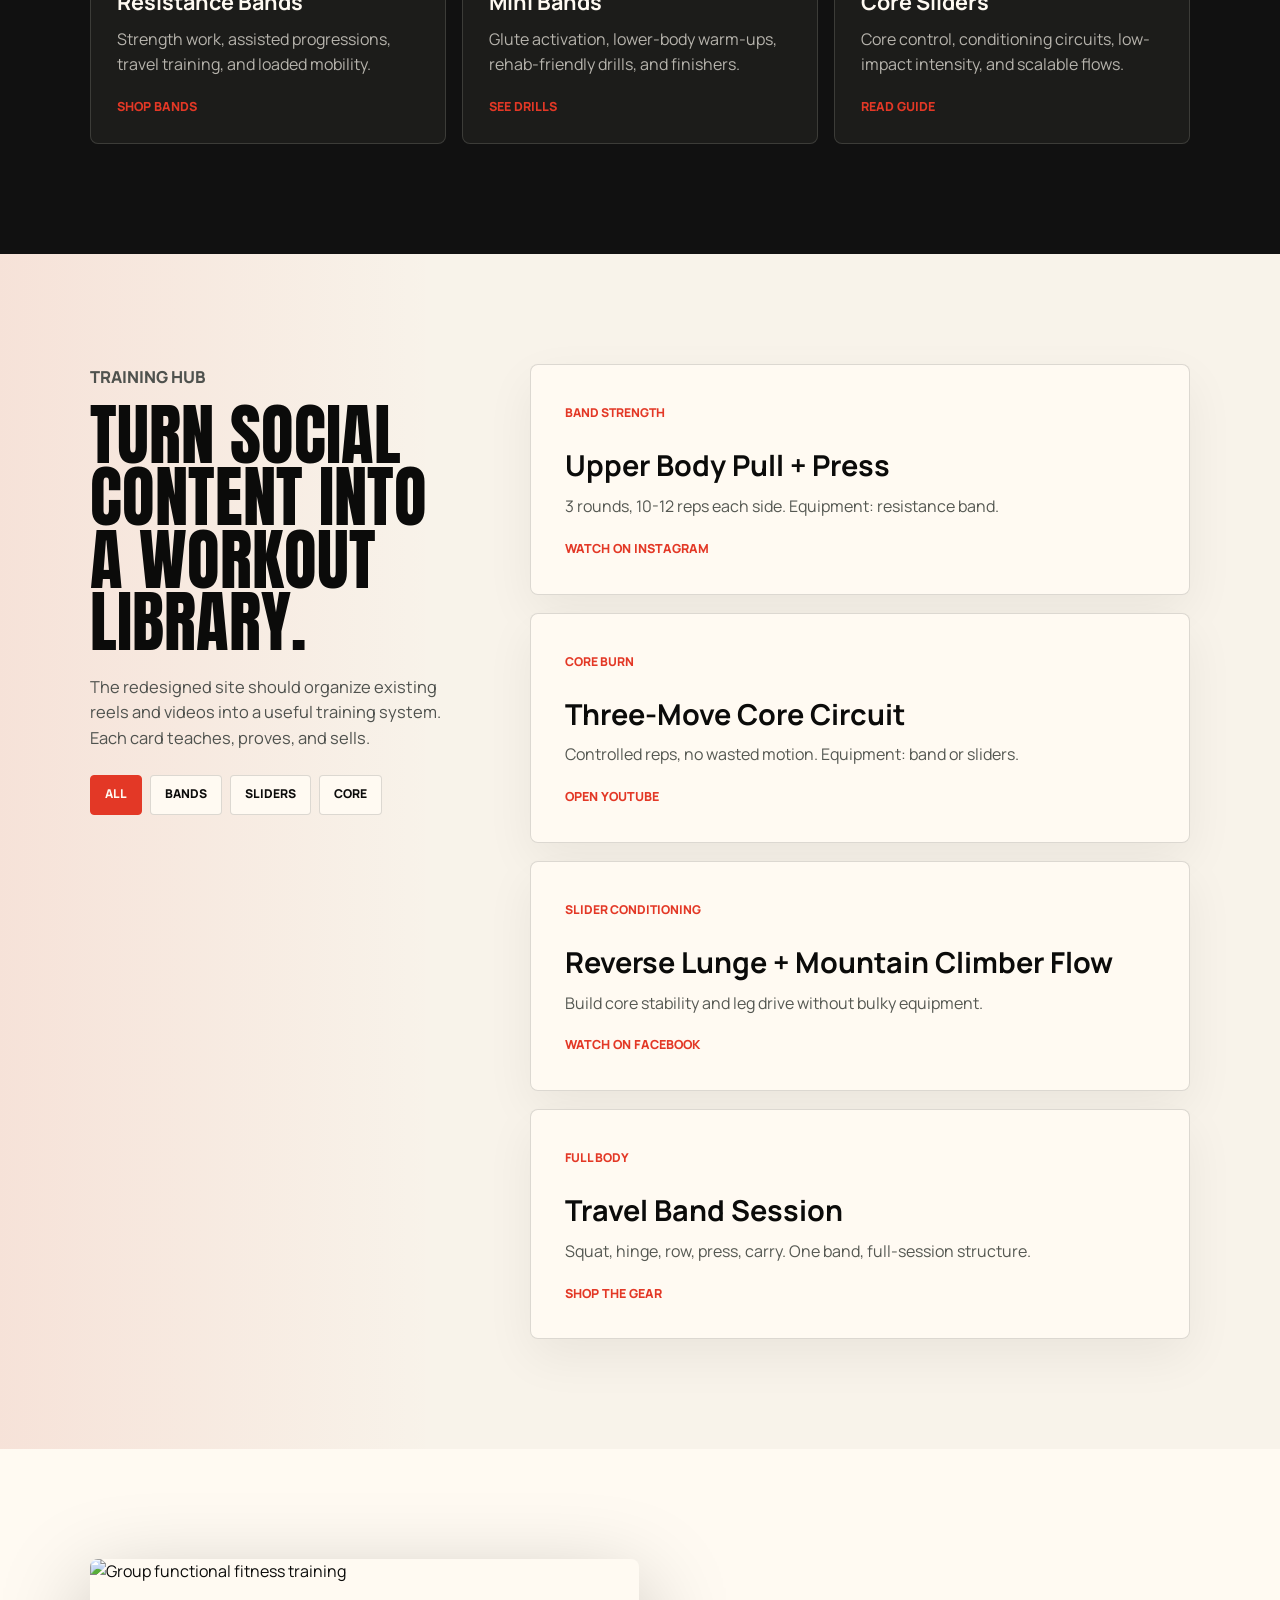
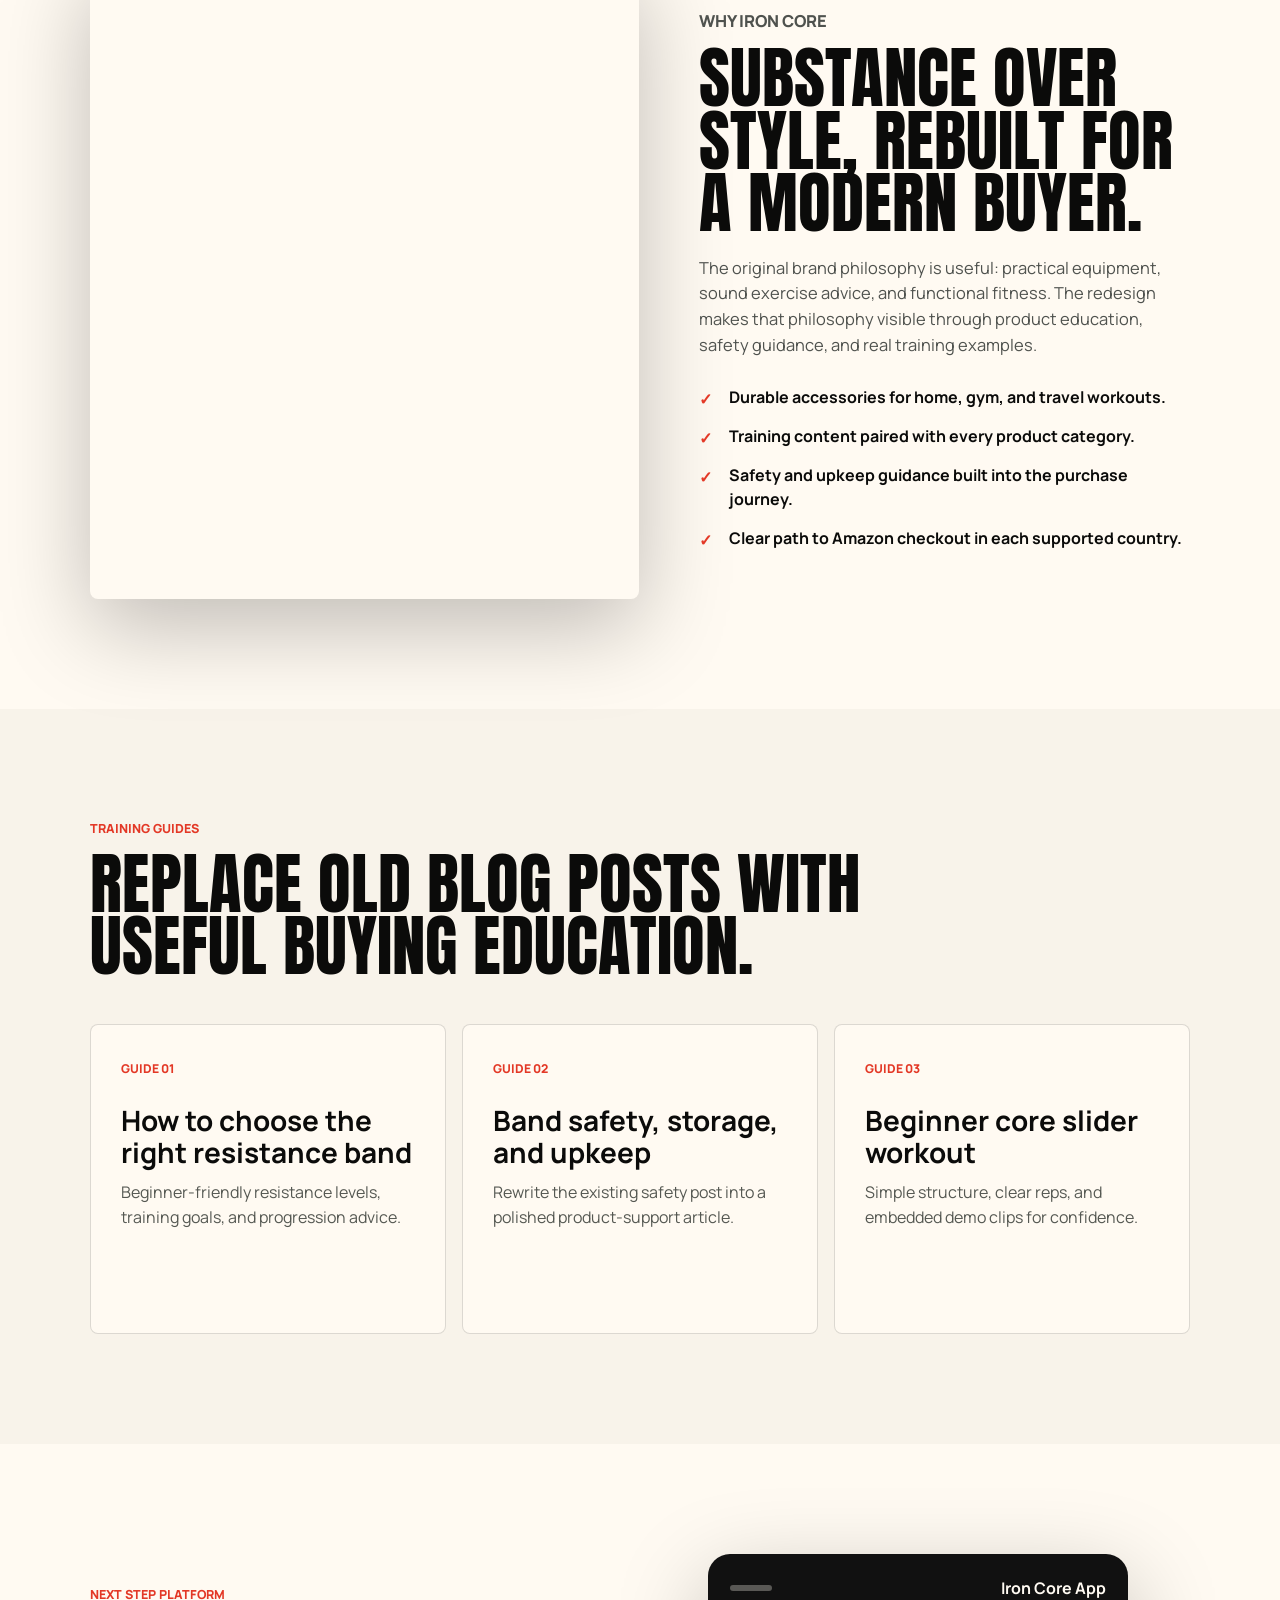
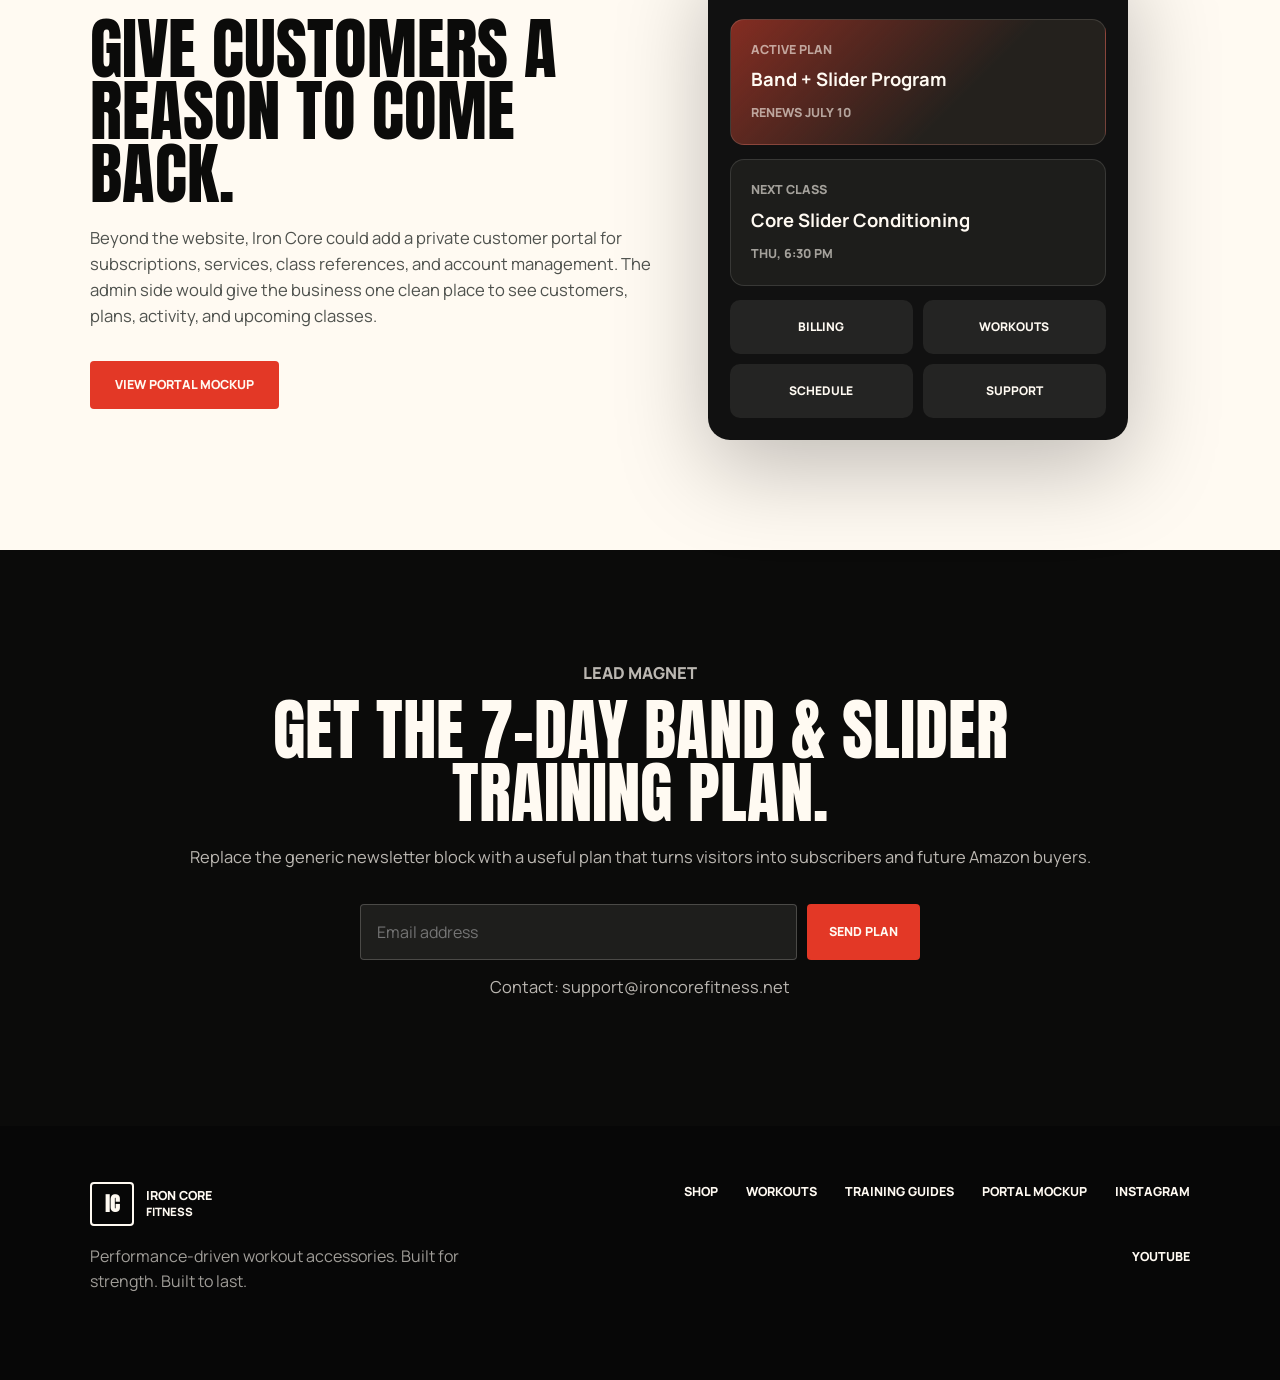
==== commit bd7f1fb9: "Add portal platform mockup" ====
--- a/index.html
+++ b/index.html
@@ -64,6 +64,7 @@
         <a href="#shop">Shop</a>
         <a href="#workouts">Workouts</a>
         <a href="#guides">Guides</a>
+        <a href="portal.html">Portal</a>
         <a href="#about">About</a>
         <a href="#contact">Contact</a>
       </nav>
@@ -316,6 +317,41 @@
         </div>
       </section>
 
+      <section class="portal-preview section">
+        <div class="portal-preview-copy reveal">
+          <p class="eyebrow">Next step platform</p>
+          <h2>Give customers a reason to come back.</h2>
+          <p>
+            Beyond the website, Iron Core could add a private customer portal for subscriptions,
+            services, class references, and account management. The admin side would give the
+            business one clean place to see customers, plans, activity, and upcoming classes.
+          </p>
+          <a class="button button-primary" href="portal.html">View Portal Mockup</a>
+        </div>
+        <div class="portal-mini reveal delay-1" aria-label="Portal mockup preview">
+          <div class="mini-top">
+            <span></span>
+            <strong>Iron Core App</strong>
+          </div>
+          <div class="mini-card active">
+            <p>Active Plan</p>
+            <strong>Band + Slider Program</strong>
+            <small>Renews July 10</small>
+          </div>
+          <div class="mini-card">
+            <p>Next Class</p>
+            <strong>Core Slider Conditioning</strong>
+            <small>Thu, 6:30 PM</small>
+          </div>
+          <div class="mini-grid">
+            <span>Billing</span>
+            <span>Workouts</span>
+            <span>Schedule</span>
+            <span>Support</span>
+          </div>
+        </div>
+      </section>
+
       <section class="cta-section section" id="contact">
         <div class="cta-box reveal">
           <p class="eyebrow">Lead magnet</p>
@@ -349,6 +385,7 @@
         <a href="#shop">Shop</a>
         <a href="#workouts">Workouts</a>
         <a href="#guides">Training Guides</a>
+        <a href="portal.html">Portal Mockup</a>
         <a href="https://www.instagram.com/ironcore_fitness/" target="_blank" rel="noopener">Instagram</a>
         <a href="https://www.youtube.com/channel/UCVgx6MbkSUGJi15mZmMPz9w/about" target="_blank" rel="noopener">YouTube</a>
       </nav>
--- a/styles.css
+++ b/styles.css
@@ -753,6 +753,482 @@
   display: none;
 }
 
+.portal-preview {
+  display: grid;
+  grid-template-columns: minmax(0, 0.9fr) 420px;
+  gap: 56px;
+  align-items: center;
+  background: var(--white);
+}
+
+.portal-preview-copy {
+  max-width: 760px;
+}
+
+.portal-preview-copy p:not(.eyebrow) {
+  color: #4f524e;
+  font-size: 1.04rem;
+}
+
+.portal-preview-copy .button {
+  margin-top: 16px;
+}
+
+.portal-mini {
+  display: grid;
+  gap: 14px;
+  padding: 22px;
+  border-radius: 22px;
+  background: #111;
+  color: var(--white);
+  box-shadow: var(--shadow);
+}
+
+.mini-top {
+  display: flex;
+  align-items: center;
+  justify-content: space-between;
+  margin-bottom: 4px;
+}
+
+.mini-top span {
+  width: 42px;
+  height: 6px;
+  border-radius: 999px;
+  background: rgba(255, 250, 242, 0.3);
+}
+
+.mini-card {
+  padding: 20px;
+  border: 1px solid rgba(255, 250, 242, 0.12);
+  border-radius: 14px;
+  background: #1d1d1b;
+}
+
+.mini-card.active {
+  background:
+    linear-gradient(135deg, rgba(227, 56, 38, 0.5), transparent 62%),
+    #24211d;
+}
+
+.mini-card p,
+.mini-card small {
+  margin: 0;
+  color: rgba(255, 250, 242, 0.6);
+  font-size: 0.78rem;
+  font-weight: 800;
+  text-transform: uppercase;
+}
+
+.mini-card strong {
+  display: block;
+  margin: 6px 0;
+  font-size: 1.15rem;
+}
+
+.mini-grid {
+  display: grid;
+  grid-template-columns: repeat(2, 1fr);
+  gap: 10px;
+}
+
+.mini-grid span {
+  display: grid;
+  min-height: 54px;
+  place-items: center;
+  border-radius: 10px;
+  background: rgba(255, 250, 242, 0.08);
+  font-size: 0.75rem;
+  font-weight: 900;
+  text-transform: uppercase;
+}
+
+.portal-page {
+  background: #10100f;
+}
+
+.portal-hero {
+  position: relative;
+  display: grid;
+  min-height: 100svh;
+  grid-template-columns: minmax(0, 1fr) 390px;
+  gap: 58px;
+  align-items: center;
+  overflow: hidden;
+  padding: 140px 7vw 90px;
+  background:
+    radial-gradient(circle at 78% 20%, rgba(227, 56, 38, 0.35), transparent 32%),
+    linear-gradient(135deg, #111 0%, #1c1b18 55%, #070707 100%);
+  color: var(--white);
+}
+
+.portal-hero::before {
+  position: absolute;
+  inset: 0;
+  opacity: 0.12;
+  background-image:
+    linear-gradient(rgba(255, 250, 242, 0.18) 1px, transparent 1px),
+    linear-gradient(90deg, rgba(255, 250, 242, 0.18) 1px, transparent 1px);
+  background-size: 44px 44px;
+  content: "";
+}
+
+.portal-hero-copy,
+.portal-device {
+  position: relative;
+  z-index: 1;
+}
+
+.portal-hero h1 {
+  max-width: 900px;
+}
+
+.portal-hero p:not(.eyebrow) {
+  max-width: 680px;
+  color: rgba(255, 250, 242, 0.72);
+  font-size: 1.08rem;
+}
+
+.portal-device {
+  min-height: 680px;
+  padding: 22px;
+  border: 1px solid rgba(255, 250, 242, 0.18);
+  border-radius: 38px;
+  background: #0b0b0a;
+  box-shadow: 0 40px 100px rgba(0, 0, 0, 0.55);
+}
+
+.device-status,
+.device-actions,
+.device-list div {
+  display: flex;
+  align-items: center;
+  justify-content: space-between;
+}
+
+.device-status {
+  color: rgba(255, 250, 242, 0.7);
+  font-size: 0.82rem;
+  font-weight: 900;
+}
+
+.device-greeting {
+  margin-top: 34px;
+}
+
+.device-greeting small {
+  display: block;
+  color: rgba(255, 250, 242, 0.54);
+  font-weight: 800;
+  text-transform: uppercase;
+}
+
+.device-greeting strong {
+  display: block;
+  font-family: "Anton", sans-serif;
+  font-size: 3.8rem;
+  line-height: 1;
+}
+
+.plan-ring {
+  display: grid;
+  width: 240px;
+  height: 240px;
+  place-items: center;
+  margin: 34px auto;
+  border: 18px solid rgba(255, 250, 242, 0.09);
+  border-top-color: var(--red);
+  border-right-color: var(--red);
+  border-radius: 50%;
+  text-align: center;
+}
+
+.plan-ring span {
+  display: block;
+  font-family: "Anton", sans-serif;
+  font-size: 4rem;
+  line-height: 1;
+}
+
+.plan-ring p {
+  margin: 0;
+  color: rgba(255, 250, 242, 0.58);
+  font-size: 0.78rem;
+  font-weight: 900;
+  text-transform: uppercase;
+}
+
+.device-actions {
+  gap: 10px;
+}
+
+.device-actions button {
+  min-height: 48px;
+  flex: 1;
+  border: 0;
+  border-radius: 12px;
+  background: var(--red);
+  color: var(--white);
+  cursor: pointer;
+  font-size: 0.75rem;
+  font-weight: 900;
+  text-transform: uppercase;
+}
+
+.device-actions button + button {
+  background: var(--white);
+  color: var(--ink);
+}
+
+.device-list {
+  display: grid;
+  gap: 12px;
+  margin-top: 28px;
+}
+
+.device-list div {
+  padding: 18px;
+  border-radius: 14px;
+  background: #1b1b19;
+}
+
+.device-list span {
+  color: var(--red);
+  font-size: 0.72rem;
+  font-weight: 900;
+  text-transform: uppercase;
+}
+
+.portal-section,
+.admin-section {
+  background: var(--paper);
+}
+
+.portal-feature-grid {
+  display: grid;
+  grid-template-columns: repeat(3, minmax(0, 1fr));
+  gap: 16px;
+}
+
+.portal-feature {
+  min-height: 280px;
+  padding: 30px;
+  border: 1px solid var(--line);
+  border-radius: 10px;
+  background: var(--white);
+}
+
+.portal-feature span {
+  display: inline-block;
+  margin-bottom: 68px;
+  color: var(--red);
+  font-weight: 900;
+}
+
+.portal-feature p {
+  color: #555852;
+}
+
+.schedule-section {
+  background: #10100f;
+  color: var(--white);
+}
+
+.scheduler-shell {
+  display: grid;
+  grid-template-columns: 360px minmax(0, 1fr);
+  gap: 32px;
+}
+
+.schedule-sidebar {
+  position: sticky;
+  top: 116px;
+  align-self: start;
+}
+
+.schedule-sidebar p:not(.eyebrow) {
+  color: rgba(255, 250, 242, 0.68);
+}
+
+.schedule-board {
+  display: grid;
+  grid-template-columns: repeat(3, minmax(0, 1fr));
+  gap: 14px;
+}
+
+.schedule-day {
+  display: grid;
+  gap: 12px;
+  padding: 18px;
+  border: 1px solid rgba(255, 250, 242, 0.12);
+  border-radius: 12px;
+  background: #1c1c1a;
+}
+
+.schedule-day.hot {
+  background:
+    linear-gradient(160deg, rgba(227, 56, 38, 0.35), transparent 55%),
+    #22201d;
+}
+
+.schedule-day > strong {
+  font-family: "Anton", sans-serif;
+  font-size: 2.2rem;
+}
+
+.schedule-day article {
+  min-height: 170px;
+  padding: 18px;
+  border-radius: 10px;
+  background: rgba(255, 250, 242, 0.07);
+}
+
+.schedule-day span,
+.schedule-day small {
+  display: block;
+  color: rgba(255, 250, 242, 0.58);
+  font-size: 0.72rem;
+  font-weight: 900;
+  text-transform: uppercase;
+}
+
+.schedule-day b {
+  display: block;
+  margin: 10px 0 26px;
+  font-size: 1.1rem;
+}
+
+.admin-dashboard {
+  display: grid;
+  grid-template-columns: 250px minmax(0, 1fr);
+  overflow: hidden;
+  border-radius: 14px;
+  background: var(--white);
+  box-shadow: var(--shadow);
+}
+
+.admin-nav {
+  display: grid;
+  align-content: start;
+  gap: 10px;
+  padding: 24px;
+  background: #111;
+  color: var(--white);
+}
+
+.admin-nav strong {
+  margin-bottom: 18px;
+  font-family: "Anton", sans-serif;
+  font-size: 1.65rem;
+  line-height: 1;
+  text-transform: uppercase;
+}
+
+.admin-nav a {
+  padding: 12px;
+  border-radius: 8px;
+  color: rgba(255, 250, 242, 0.68);
+  font-size: 0.78rem;
+  font-weight: 900;
+  text-transform: uppercase;
+}
+
+.admin-nav a.active {
+  background: var(--red);
+  color: var(--white);
+}
+
+.admin-main {
+  display: grid;
+  gap: 18px;
+  padding: 24px;
+}
+
+.admin-stats {
+  display: grid;
+  grid-template-columns: repeat(3, minmax(0, 1fr));
+  gap: 12px;
+}
+
+.admin-stats article {
+  padding: 20px;
+  border: 1px solid var(--line);
+  border-radius: 10px;
+  background: var(--paper);
+}
+
+.admin-stats span,
+.table-row span {
+  color: #555852;
+  font-size: 0.76rem;
+  font-weight: 900;
+  text-transform: uppercase;
+}
+
+.admin-stats strong {
+  display: block;
+  margin-top: 12px;
+  font-family: "Anton", sans-serif;
+  font-size: 2.8rem;
+  line-height: 1;
+}
+
+.admin-table {
+  display: grid;
+  overflow: hidden;
+  border: 1px solid var(--line);
+  border-radius: 10px;
+}
+
+.table-row {
+  display: grid;
+  grid-template-columns: 1fr 1fr 110px 1.2fr;
+  gap: 12px;
+  align-items: center;
+  padding: 17px 18px;
+  border-bottom: 1px solid var(--line);
+}
+
+.table-row:last-child {
+  border-bottom: 0;
+}
+
+.table-row.head {
+  background: var(--ink);
+}
+
+.table-row.head span {
+  color: rgba(255, 250, 242, 0.72);
+}
+
+.pill {
+  display: inline-flex;
+  width: max-content;
+  min-height: 28px;
+  align-items: center;
+  border-radius: 999px;
+  padding: 0 10px;
+}
+
+.pill.good {
+  background: rgba(47, 191, 113, 0.14);
+  color: #137844;
+}
+
+.pill.warn {
+  background: rgba(216, 164, 54, 0.18);
+  color: #805b00;
+}
+
+.portal-close {
+  background: var(--ink);
+  color: var(--white);
+}
+
+.portal-close p {
+  color: rgba(255, 250, 242, 0.72);
+}
+
 .sr-only {
   position: absolute;
   width: 1px;
@@ -832,7 +1308,11 @@
   .hero-grid,
   .product-stage,
   .proof,
-  .workout-layout {
+  .workout-layout,
+  .portal-preview,
+  .portal-hero,
+  .scheduler-shell,
+  .admin-dashboard {
     grid-template-columns: 1fr;
   }
 
@@ -846,11 +1326,14 @@
 
   .goal-grid,
   .gear-grid,
-  .guide-grid {
+  .guide-grid,
+  .portal-feature-grid,
+  .schedule-board {
     grid-template-columns: repeat(2, minmax(0, 1fr));
   }
 
-  .workout-sticky {
+  .workout-sticky,
+  .schedule-sidebar {
     position: static;
   }
 }
@@ -944,8 +1427,42 @@
 
   .goal-grid,
   .gear-grid,
-  .guide-grid {
+  .guide-grid,
+  .portal-feature-grid,
+  .schedule-board,
+  .admin-stats {
     grid-template-columns: 1fr;
+  }
+
+  .portal-preview,
+  .portal-hero {
+    padding-inline: 22px;
+  }
+
+  .portal-hero {
+    padding-top: 124px;
+  }
+
+  .portal-device {
+    min-height: auto;
+    border-radius: 28px;
+  }
+
+  .plan-ring {
+    width: 210px;
+    height: 210px;
+  }
+
+  .admin-nav {
+    display: none;
+  }
+
+  .table-row {
+    grid-template-columns: 1fr;
+  }
+
+  .portal-mini {
+    max-width: 430px;
   }
 
   .product-copy {
